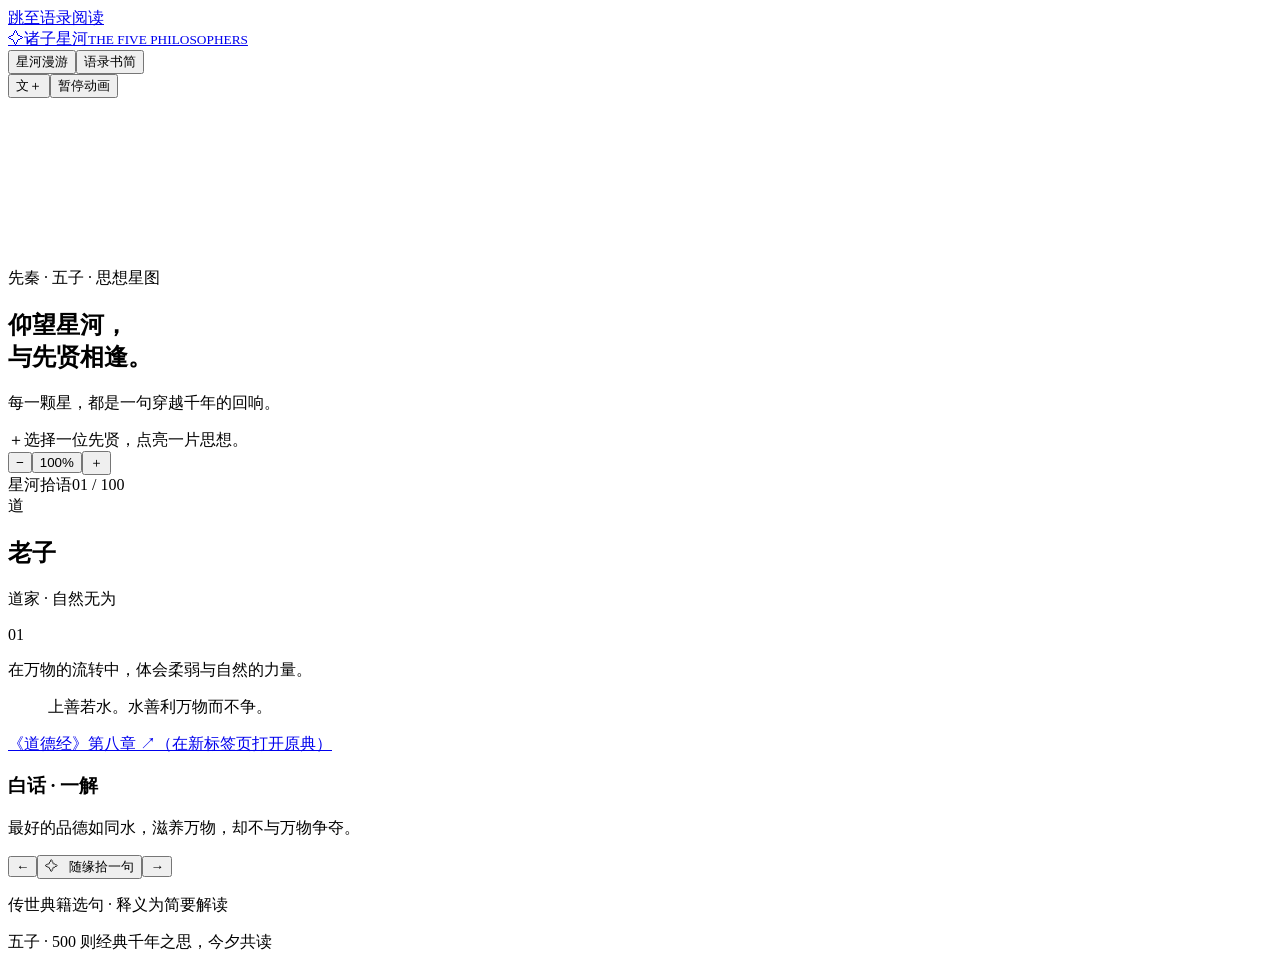
==== index.html @ 94012346 "Publish Zhuzi Xinghe website" ====
<!doctype html>
<html lang="zh-CN">
<head>
  <meta charset="UTF-8">
  <meta name="viewport" content="width=device-width,initial-scale=1">
  <meta name="theme-color" content="#080c13">
  <title>诸子星河 · 五子语录</title>
  <meta name="description" content="漫游诸子星河，阅读老子、孔子、墨子、庄子、孟子各100则、共500则经典语录，附原典出处与白话释义。无需注册，自由阅读。">
  <link rel="icon" type="image/svg+xml" href="data:image/svg+xml,%3Csvg xmlns='http://www.w3.org/2000/svg' viewBox='0 0 40 40'%3E%3Crect width='40' height='40' rx='10' fill='%23080c13'/%3E%3Cpath d='M20 5 24 16 35 20 24 24 20 35 16 24 5 20 16 16Z' fill='%23d9c39a'/%3E%3C/svg%3E">
  <link rel="stylesheet" href="./style.css">
  <script src="./quotes.js" defer></script>
  <script src="./app.js" defer></script>
</head>
<body>
<a class="skip-link" href="#reading">跳至语录阅读</a>
<header class="header">
  <a class="brand" href="./" aria-label="诸子星河首页"><span class="brand-mark" aria-hidden="true">✧</span><span>诸子星河<small>THE FIVE PHILOSOPHERS</small></span></a>
  <nav class="view-switch" aria-label="阅读视图"><button id="map-view" class="active" aria-pressed="true">星河漫游</button><button id="list-view" aria-pressed="false">语录书简</button></nav>
  <div class="settings"><button id="font-size" aria-pressed="false" aria-label="大字阅读">文<span>＋</span></button><button id="motion" aria-pressed="false" aria-label="暂停星河动画">暂停动画</button></div>
</header>
<main id="main">
  <section class="universe" aria-label="五子语录星图">
    <canvas id="stars" aria-hidden="true"></canvas>
    <div class="map-intro"><p class="eyebrow">先秦 · 五子 · 思想星图</p><h1>仰望星河，<br>与先贤相逢。</h1><p>每一颗星，都是一句穿越千年的回响。</p></div>
    <div class="map" id="map"><div class="star-controls" id="star-controls"></div></div>
    <div class="map-caption"><span class="cross" aria-hidden="true">＋</span><span>选择一位先贤，点亮一片思想。</span></div>
    <div class="map-tools"><button id="zoom-out" aria-label="缩小星图">−</button><button id="zoom-reset" aria-label="重置星图缩放">100%</button><button id="zoom-in" aria-label="放大星图">＋</button></div>
  </section>
  <aside class="reading" id="reading" tabindex="-1" aria-label="当前语录">
    <div class="reading-heading"><span class="eyebrow">星河拾语</span><span id="quote-counter" class="counter">01 / 100</span></div>
    <div class="author-heading"><span class="seal" id="seal" aria-hidden="true">道</span><div><h2 id="author-name">老子</h2><p id="author-school">道家 · 自然无为</p></div><span class="author-number" id="author-number" aria-hidden="true">01</span></div>
    <p class="author-description" id="author-description">在万物的流转中，体会柔弱与自然的力量。</p>
    <div id="quote-live" aria-live="polite" aria-atomic="true"><blockquote id="quote-text">上善若水。水善利万物而不争。</blockquote><a id="quote-source" class="source" href="https://zh.wikisource.org/wiki/道德經" target="_blank" rel="noopener noreferrer">《道德经》第八章 <span aria-hidden="true">↗</span><span class="sr-only">（在新标签页打开原典）</span></a><div class="meaning"><h3>白话 · 一解</h3><p id="quote-meaning">最好的品德如同水，滋养万物，却不与万物争夺。</p></div></div>
    <div class="reading-controls"><button id="previous" aria-label="上一则语录">←</button><button id="random">✧ &nbsp; 随缘拾一句</button><button id="next" aria-label="下一则语录">→</button></div>
    <p class="reading-footnote">传世典籍选句 · 释义为简要解读</p>
  </aside>
  <section class="library" id="library" tabindex="-1" aria-label="语录书简" hidden>
    <div class="library-heading"><p class="eyebrow">诸子之言，静心以读</p><h1>语录书简</h1><p>五位先贤，各一百则。读原文，也读弦外之意。</p></div>
    <nav id="library-nav" aria-label="按先贤浏览"><button id="library-all" aria-pressed="false">全部</button></nav>
    <div class="search-row"><label class="sr-only" for="quote-search">查找语录、出处或释义</label><input id="quote-search" type="search" placeholder="查找语录、出处或释义…" autocomplete="off"><button id="search-clear">清除</button></div>
    <p id="result-count" class="result-count" role="status"></p>
    <div id="library-quotes"></div>
    <div class="pagination" aria-label="语录分页"><button id="library-prev">← 上一页</button><label for="page-select">第 <select id="page-select" aria-label="选择页码"></select> 页</label><button id="library-next">下一页 →</button></div>
    <p class="edition-note">原文按传世典籍选录，以简体呈现；不同版本的字词、断句可能略有差异。庄子篇章标明内、外、杂篇；白话释义仅供理解参考。</p>
  </section>
</main>
<footer class="footer"><nav class="philosophers" id="philosophers" aria-label="选择先贤"></nav><div class="footer-note"><span>五子 · <span id="total-quotes">500</span> 则经典</span><span>千年之思，今夕共读</span></div></footer>
<noscript><style>.universe,.reading,.view-switch,.settings,.philosophers{display:none!important}main{display:block}</style><section class="noscript"><h1>诸子星河 · 五子语录</h1><section><h2>老子</h2><article><blockquote>上善若水。水善利万物而不争，处众人之所恶，故几于道。</blockquote><a class="source" href="https://zh.wikisource.org/zh-hans/道德經_(王弼本)#八章">《道德经》第八章</a><p>最高的善像水一样，滋养万物而不争夺，甘居低处，因此接近道。</p></article><article><blockquote>道可道，非常道；名可名，非常名。</blockquote><a class="source" href="https://zh.wikisource.org/zh-hans/道德經_(王弼本)#一章">《道德经》第一章</a><p>能用语言说尽的道，就不是恒常的道；能被固定命名的名，也不是恒常的名。</p></article><article><blockquote>有无相生，难易相成，长短相较，高下相倾，音声相和，前后相随。</blockquote><a class="source" href="https://zh.wikisource.org/zh-hans/道德經_(王弼本)#二章">《道德经》第二章</a><p>有与无、难与易等相对的两面，彼此依存，也彼此显现。</p></article><article><blockquote>三十辐共一毂，当其无，有车之用。</blockquote><a class="source" href="https://zh.wikisource.org/zh-hans/道德經_(王弼本)#十一章">《道德经》第十一章</a><p>三十根辐条汇于一个车毂，正因车毂中间留有空处，车轮才能发挥作用。</p></article><article><blockquote>知人者智，自知者明。胜人者有力，自胜者强。</blockquote><a class="source" href="https://zh.wikisource.org/zh-hans/道德經_(王弼本)#三十三章">《道德经》第三十三章</a><p>了解别人是智慧，看清自己是明察；战胜别人靠力量，战胜自己才是强大。</p></article><article><blockquote>天下难事必作于易，天下大事必作于细。</blockquote><a class="source" href="https://zh.wikisource.org/zh-hans/道德經_(王弼本)#六十三章">《道德经》第六十三章</a><p>困难的事情要从容易处着手，宏大的事情要从细小处做起。</p></article><article><blockquote>合抱之木，生于毫末；九层之台，起于累土；千里之行，始于足下。</blockquote><a class="source" href="https://zh.wikisource.org/zh-hans/道德經_(王弼本)#六十四章">《道德经》第六十四章</a><p>大树、高台与远行，都由微小的开端一步步积累而成。</p></article><article><blockquote>信言不美，美言不信。</blockquote><a class="source" href="https://zh.wikisource.org/zh-hans/道德經_(王弼本)#八十一章">《道德经》第八十一章</a><p>真诚的话未必华美，华美的话未必真实。</p></article><article><blockquote>无名，天地之始，有名，万物之母。</blockquote><a class="source" href="https://zh.wikisource.org/zh-hans/道德經_(王弼本)#一章">《道德经》第一章</a><p>无名可理解为天地的开端，有名则是万物生成后可被认识的根源。</p></article><article><blockquote>玄之又玄，众妙之门。</blockquote><a class="source" href="https://zh.wikisource.org/zh-hans/道德經_(王弼本)#一章">《道德经》第一章</a><p>道的幽深层层展开，是理解万物奥妙的入口。</p></article><article><blockquote>天下皆知美之为美，斯恶已。皆知善之为善，斯不善已。</blockquote><a class="source" href="https://zh.wikisource.org/zh-hans/道德經_(王弼本)#二章">《道德经》第二章</a><p>美丑与善不善相互对照而显现，判断常在分别之中形成。</p></article><article><blockquote>功成而弗居。夫唯弗居，是以不去。</blockquote><a class="source" href="https://zh.wikisource.org/zh-hans/道德經_(王弼本)#二章">《道德经》第二章</a><p>有所成就却不把功劳据为己有，反而使成就得以长久。</p></article><article><blockquote>不贵难得之货，使民不为盗；不见可欲，使民心不乱。</blockquote><a class="source" href="https://zh.wikisource.org/zh-hans/道德經_(王弼本)#三章">《道德经》第三章</a><p>不刻意抬高珍货和炫耀欲望之物，便可减少争夺与心乱。</p></article><article><blockquote>为无为，则无不治。</blockquote><a class="source" href="https://zh.wikisource.org/zh-hans/道德經_(王弼本)#三章">《道德经》第三章</a><p>遵循事物自然的秩序而少作强制干预，事情便能得到治理。</p></article><article><blockquote>挫其锐，解其纷，和其光，同其尘。</blockquote><a class="source" href="https://zh.wikisource.org/zh-hans/道德經_(王弼本)#四章">《道德经》第四章</a><p>收敛锋芒，化解纷扰，调和光彩，与平常的世界相处。</p></article><article><blockquote>多言数穷，不如守中。</blockquote><a class="source" href="https://zh.wikisource.org/zh-hans/道德經_(王弼本)#五章">《道德经》第五章</a><p>过多言说常使自己陷入困境，不如保持内在的虚静与平衡。</p></article><article><blockquote>谷神不死，是谓玄牝。玄牝之门，是谓天地根。</blockquote><a class="source" href="https://zh.wikisource.org/zh-hans/道德經_(王弼本)#六章">《道德经》第六章</a><p>空谷般的生生之力绵延不息，如母体一般，是天地生成的根源。</p></article><article><blockquote>天地所以能长且久者，以其不自生，故能长生。</blockquote><a class="source" href="https://zh.wikisource.org/zh-hans/道德經_(王弼本)#七章">《道德经》第七章</a><p>天地不只为自身存在，因而能够长久地生生不息。</p></article><article><blockquote>是以圣人后其身而身先；外其身而身存。</blockquote><a class="source" href="https://zh.wikisource.org/zh-hans/道德經_(王弼本)#七章">《道德经》第七章</a><p>不急于把自己放在前面，不过分计较自身，反能获得尊重与保全。</p></article><article><blockquote>夫唯不争，故无尤。</blockquote><a class="source" href="https://zh.wikisource.org/zh-hans/道德經_(王弼本)#八章">《道德经》第八章</a><p>正因为不与人争夺，才较少招来怨尤与过失。</p></article><article><blockquote>金玉满堂，莫之能守；富贵而骄，自遗其咎。</blockquote><a class="source" href="https://zh.wikisource.org/zh-hans/道德經_(王弼本)#九章">《道德经》第九章</a><p>再多的财富也难永远守住，因富贵而骄纵，更会给自己留下祸患。</p></article><article><blockquote>功遂身退，天之道。</blockquote><a class="source" href="https://zh.wikisource.org/zh-hans/道德經_(王弼本)#九章">《道德经》第九章</a><p>事情完成后懂得适时退让，是顺应自然变化的做法。</p></article><article><blockquote>专气致柔，能婴儿乎？</blockquote><a class="source" href="https://zh.wikisource.org/zh-hans/道德經_(王弼本)#十章">《道德经》第十章</a><p>使身心凝聚而柔和，能否像婴儿一样纯粹自然？</p></article><article><blockquote>生而不有，为而不恃，长而不宰，是谓玄德。</blockquote><a class="source" href="https://zh.wikisource.org/zh-hans/道德經_(王弼本)#十章">《道德经》第十章</a><p>生养万物而不占有，成就它们却不居功或主宰，这就是深厚的德。</p></article><article><blockquote>五色令人目盲，五音令人耳聋，五味令人口爽。</blockquote><a class="source" href="https://zh.wikisource.org/zh-hans/道德經_(王弼本)#十二章">《道德经》第十二章</a><p>过度追逐声色滋味，会让感官疲惫，失去原本的敏锐。</p></article><article><blockquote>是以圣人为腹不为目，故去彼取此。</blockquote><a class="source" href="https://zh.wikisource.org/zh-hans/道德經_(王弼本)#十二章">《道德经》第十二章</a><p>圣人重视真实生活的满足，不被表面的感官诱惑牵着走。</p></article><article><blockquote>宠为下，得之若惊，失之若惊，是谓宠辱若惊。</blockquote><a class="source" href="https://zh.wikisource.org/zh-hans/道德經_(王弼本)#十三章">《道德经》第十三章</a><p>把受宠置于卑下的位置，得失都令人不安，这便是宠辱若惊。</p></article><article><blockquote>执古之道，以御今之有。</blockquote><a class="source" href="https://zh.wikisource.org/zh-hans/道德經_(王弼本)#十四章">《道德经》第十四章</a><p>把握贯通古今的根本道理，用来面对当下的现实事务。</p></article><article><blockquote>致虚极，守静笃。万物并作，吾以观复。</blockquote><a class="source" href="https://zh.wikisource.org/zh-hans/道德經_(王弼本)#十六章">《道德经》第十六章</a><p>让内心充分虚静，在万物兴起时观察它们循环往复的规律。</p></article><article><blockquote>知常曰明。不知常，妄作凶。</blockquote><a class="source" href="https://zh.wikisource.org/zh-hans/道德經_(王弼本)#十六章">《道德经》第十六章</a><p>认识恒常规律才算明察；不懂规律而盲目行动，容易招致祸患。</p></article><article><blockquote>信不足焉，有不信焉。</blockquote><a class="source" href="https://zh.wikisource.org/zh-hans/道德經_(王弼本)#十七章">《道德经》第十七章</a><p>自身的诚信不足，便会引来他人的不信任。</p></article><article><blockquote>功成事遂，百姓皆谓：我自然。</blockquote><a class="source" href="https://zh.wikisource.org/zh-hans/道德經_(王弼本)#十七章">《道德经》第十七章</a><p>理想的治理使事情完成，而百姓觉得生活本来就该如此自然。</p></article><article><blockquote>见素抱朴，少私寡欲。</blockquote><a class="source" href="https://zh.wikisource.org/zh-hans/道德經_(王弼本)#十九章">《道德经》第十九章</a><p>保持朴素本真的生活，减少私心与过多的欲望。</p></article><article><blockquote>人之所畏，不可不畏。</blockquote><a class="source" href="https://zh.wikisource.org/zh-hans/道德經_(王弼本)#二十章">《道德经》第二十章</a><p>对人们共同敬畏的事物，应保有谨慎，而不是轻率无视。</p></article><article><blockquote>孔德之容，惟道是从。</blockquote><a class="source" href="https://zh.wikisource.org/zh-hans/道德經_(王弼本)#二十一章">《道德经》第二十一章</a><p>真正深厚的德，其表现始终顺从道的自然运行。</p></article><article><blockquote>曲则全，枉则直，洼则盈，敝则新，少则得，多则惑。</blockquote><a class="source" href="https://zh.wikisource.org/zh-hans/道德經_(王弼本)#二十二章">《道德经》第二十二章</a><p>适度退让可能保全，低处能够汇聚；少取反有所得，贪多反生困惑。</p></article><article><blockquote>不自见故明，不自是故彰，不自伐故有功，不自矜故长。</blockquote><a class="source" href="https://zh.wikisource.org/zh-hans/道德經_(王弼本)#二十二章">《道德经》第二十二章</a><p>不炫耀、不自以为是、不夸功、不自高，反而更能显出光明与长处。</p></article><article><blockquote>飘风不终朝，骤雨不终日。</blockquote><a class="source" href="https://zh.wikisource.org/zh-hans/道德經_(王弼本)#二十三章">《道德经》第二十三章</a><p>狂风不会刮满一早，暴雨不会下满一日，猛烈的状态难以长久。</p></article><article><blockquote>企者不立，跨者不行。</blockquote><a class="source" href="https://zh.wikisource.org/zh-hans/道德經_(王弼本)#二十四章">《道德经》第二十四章</a><p>踮脚难站稳，步子跨得过大难走远，急于超前反而失去根基。</p></article><article><blockquote>有物混成，先天地生。</blockquote><a class="source" href="https://zh.wikisource.org/zh-hans/道德經_(王弼本)#二十五章">《道德经》第二十五章</a><p>有一种浑然一体的存在，在天地形成之前就已存在。</p></article><article><blockquote>人法地，地法天，天法道，道法自然。</blockquote><a class="source" href="https://zh.wikisource.org/zh-hans/道德經_(王弼本)#二十五章">《道德经》第二十五章</a><p>人取法于地，地取法于天，天取法于道，道顺其自然而然。</p></article><article><blockquote>轻则失本，躁则失君。</blockquote><a class="source" href="https://zh.wikisource.org/zh-hans/道德經_(王弼本)#二十六章">《道德经》第二十六章</a><p>轻率会失去根本，躁动会失去自我掌控。</p></article><article><blockquote>是以圣人常善救人，故无弃人；常善救物，故无弃物。</blockquote><a class="source" href="https://zh.wikisource.org/zh-hans/道德經_(王弼本)#二十七章">《道德经》第二十七章</a><p>善于帮助人的人不轻弃任何人，善于利用事物的人不轻弃任何物。</p></article><article><blockquote>故善人者，不善人之师；不善人者，善人之资。</blockquote><a class="source" href="https://zh.wikisource.org/zh-hans/道德經_(王弼本)#二十七章">《道德经》第二十七章</a><p>善者可以成为他人的老师，不善者也能成为善者反省的借鉴。</p></article><article><blockquote>知其雄，守其雌，为天下谿。</blockquote><a class="source" href="https://zh.wikisource.org/zh-hans/道德經_(王弼本)#二十八章">《道德经》第二十八章</a><p>懂得刚强，却保持柔和谦下，便能像溪谷一样容纳万物。</p></article><article><blockquote>以道佐人主者，不以兵强天下。</blockquote><a class="source" href="https://zh.wikisource.org/zh-hans/道德經_(王弼本)#三十章">《道德经》第三十章</a><p>依道辅佐君主的人，不以军事强力压服天下。</p></article><article><blockquote>师之所处，荆棘生焉。大军之后，必有凶年。</blockquote><a class="source" href="https://zh.wikisource.org/zh-hans/道德經_(王弼本)#三十章">《道德经》第三十章</a><p>军队经过的地方田园荒废，大战之后常伴随歉收与民生困苦。</p></article><article><blockquote>兵者不祥之器，非君子之器，不得已而用之，恬淡为上。</blockquote><a class="source" href="https://zh.wikisource.org/zh-hans/道德經_(王弼本)#三十一章">《道德经》第三十一章</a><p>兵器关联灾祸，应在迫不得已时才使用，并保持克制和平静。</p></article><article><blockquote>杀人之众，以哀悲泣之，战胜，以丧礼处之。</blockquote><a class="source" href="https://zh.wikisource.org/zh-hans/道德經_(王弼本)#三十一章">《道德经》第三十一章</a><p>战争伤亡众多，应怀悲哀；即便获胜，也应以悼念的心态面对。</p></article><article><blockquote>始制有名，名亦既有，夫亦将知止，知止所以不殆。</blockquote><a class="source" href="https://zh.wikisource.org/zh-hans/道德經_(王弼本)#三十二章">《道德经》第三十二章</a><p>制度与名分确立后，也要懂得适可而止，才不致陷入危险。</p></article><article><blockquote>不失其所者久。死而不亡者寿。</blockquote><a class="source" href="https://zh.wikisource.org/zh-hans/道德經_(王弼本)#三十三章">《道德经》第三十三章</a><p>守住自身根本才能长久，生命虽逝而精神不灭，是另一种长寿。</p></article><article><blockquote>以其终不自为大，故能成其大。</blockquote><a class="source" href="https://zh.wikisource.org/zh-hans/道德經_(王弼本)#三十四章">《道德经》第三十四章</a><p>始终不自夸伟大，反而能够成就真正的广大。</p></article><article><blockquote>道之出口，淡乎其无味，视之不足见，听之不足闻，用之不足既。</blockquote><a class="source" href="https://zh.wikisource.org/zh-hans/道德經_(王弼本)#三十五章">《道德经》第三十五章</a><p>道说来平淡、无形无声，却能够被不断运用而不会穷尽。</p></article><article><blockquote>将欲歙之，必固张之；将欲弱之，必固强之。</blockquote><a class="source" href="https://zh.wikisource.org/zh-hans/道德經_(王弼本)#三十六章">《道德经》第三十六章</a><p>事物由扩张走向收敛、由强走向弱，变化常包含相反方向。</p></article><article><blockquote>道常无为而无不为。</blockquote><a class="source" href="https://zh.wikisource.org/zh-hans/道德經_(王弼本)#三十七章">《道德经》第三十七章</a><p>道不以主观意志强行造作，却使万物各自生成发展。</p></article><article><blockquote>上德不德，是以有德；下德不失德，是以无德。</blockquote><a class="source" href="https://zh.wikisource.org/zh-hans/道德經_(王弼本)#三十八章">《道德经》第三十八章</a><p>真正有德的人不自居有德，处处执著于有德之名，反会失去德的自然。</p></article><article><blockquote>是以大丈夫处其厚，不居其薄；处其实，不居其华。</blockquote><a class="source" href="https://zh.wikisource.org/zh-hans/道德經_(王弼本)#三十八章">《道德经》第三十八章</a><p>有修养的人立足厚实与真实，不停留在浅薄与浮华之中。</p></article><article><blockquote>故贵以贱为本，高以下为基。</blockquote><a class="source" href="https://zh.wikisource.org/zh-hans/道德經_(王弼本)#三十九章">《道德经》第三十九章</a><p>高贵依赖卑下作为根本，高处依靠低处作为基础。</p></article><article><blockquote>天下万物生于有，有生于无。</blockquote><a class="source" href="https://zh.wikisource.org/zh-hans/道德經_(王弼本)#四十章">《道德经》第四十章</a><p>具体万物从有形存在中产生，而有形又源于未显现的无。</p></article><article><blockquote>上士闻道，勤而行之；中士闻道，若存若亡；下士闻道，大笑之。</blockquote><a class="source" href="https://zh.wikisource.org/zh-hans/道德經_(王弼本)#四十一章">《道德经》第四十一章</a><p>听闻道后，有人认真实践，有人半信半疑，也有人因不理解而讥笑。</p></article><article><blockquote>大方无隅，大器晚成，大音希声，大象无形。</blockquote><a class="source" href="https://zh.wikisource.org/zh-hans/道德經_(王弼本)#四十一章">《道德经》第四十一章</a><p>真正宏大的境界往往不受固定边界、声音与形象的限制。</p></article><article><blockquote>道生一，一生二，二生三，三生万物。</blockquote><a class="source" href="https://zh.wikisource.org/zh-hans/道德經_(王弼本)#四十二章">《道德经》第四十二章</a><p>道展开为统一，再产生相互作用的差异，由此生成纷繁万物。</p></article><article><blockquote>万物负阴而抱阳，冲气以为和。</blockquote><a class="source" href="https://zh.wikisource.org/zh-hans/道德經_(王弼本)#四十二章">《道德经》第四十二章</a><p>万物都包含阴阳两面，通过交互融合达到和谐。</p></article><article><blockquote>天下之至柔，驰骋天下之至坚。</blockquote><a class="source" href="https://zh.wikisource.org/zh-hans/道德經_(王弼本)#四十三章">《道德经》第四十三章</a><p>最柔软的事物，也可能穿行和作用于最坚硬的事物。</p></article><article><blockquote>名与身孰亲？身与货孰多？得与亡孰病？</blockquote><a class="source" href="https://zh.wikisource.org/zh-hans/道德經_(王弼本)#四十四章">《道德经》第四十四章</a><p>名声、财物与生命相比，何者更亲近重要？得失之中什么更伤身？</p></article><article><blockquote>知足不辱，知止不殆，可以长久。</blockquote><a class="source" href="https://zh.wikisource.org/zh-hans/道德經_(王弼本)#四十四章">《道德经》第四十四章</a><p>懂得满足可少受屈辱，懂得停止可避开危险，因而能长久。</p></article><article><blockquote>大成若缺，其用不弊。大盈若冲，其用不穷。</blockquote><a class="source" href="https://zh.wikisource.org/zh-hans/道德經_(王弼本)#四十五章">《道德经》第四十五章</a><p>真正的完善仿佛仍有缺口，真正的充盈仿佛空虚，才能保持持久作用。</p></article><article><blockquote>祸莫大于不知足；咎莫大于欲得。</blockquote><a class="source" href="https://zh.wikisource.org/zh-hans/道德經_(王弼本)#四十六章">《道德经》第四十六章</a><p>不知满足、贪求无度，是招致祸患与过失的重要根源。</p></article><article><blockquote>故知足之足，常足矣。</blockquote><a class="source" href="https://zh.wikisource.org/zh-hans/道德經_(王弼本)#四十六章">《道德经》第四十六章</a><p>由知足而获得的满足，才是能够长久保持的满足。</p></article><article><blockquote>不出户，知天下；不窥牖，见天道。</blockquote><a class="source" href="https://zh.wikisource.org/zh-hans/道德經_(王弼本)#四十七章">《道德经》第四十七章</a><p>通过把握根本规律，即使不四处奔走，也能理解天下与自然。</p></article><article><blockquote>为学日益，为道日损。损之又损，以至于无为。</blockquote><a class="source" href="https://zh.wikisource.org/zh-hans/道德經_(王弼本)#四十八章">《道德经》第四十八章</a><p>求学重在积累，体道重在减少执著与造作，逐渐达到自然无为。</p></article><article><blockquote>道生之，德畜之，物形之，势成之。</blockquote><a class="source" href="https://zh.wikisource.org/zh-hans/道德經_(王弼本)#五十一章">《道德经》第五十一章</a><p>道使万物发生，德使之得到养育，具体形体与环境使之成长。</p></article><article><blockquote>道之尊，德之贵，夫莫之命而常自然。</blockquote><a class="source" href="https://zh.wikisource.org/zh-hans/道德經_(王弼本)#五十一章">《道德经》第五十一章</a><p>道与德的可贵不是外在命令赋予的，而在于其自然而然的作用。</p></article><article><blockquote>见小曰明，守柔曰强。</blockquote><a class="source" href="https://zh.wikisource.org/zh-hans/道德經_(王弼本)#五十二章">《道德经》第五十二章</a><p>能看见细微之处才是明察，能够保持柔和才是真正的强大。</p></article><article><blockquote>大道甚夷，而民好径。</blockquote><a class="source" href="https://zh.wikisource.org/zh-hans/道德經_(王弼本)#五十三章">《道德经》第五十三章</a><p>正道本来平坦，人们却常偏爱看似省力的捷径。</p></article><article><blockquote>善建者不拔，善抱者不脱。</blockquote><a class="source" href="https://zh.wikisource.org/zh-hans/道德經_(王弼本)#五十四章">《道德经》第五十四章</a><p>根基立得稳固就难以拔除，真正守住的东西就不容易失落。</p></article><article><blockquote>含德之厚，比于赤子。</blockquote><a class="source" href="https://zh.wikisource.org/zh-hans/道德經_(王弼本)#五十五章">《道德经》第五十五章</a><p>德性深厚的人，可以比作纯真自然的婴儿。</p></article><article><blockquote>知者不言，言者不知。</blockquote><a class="source" href="https://zh.wikisource.org/zh-hans/道德經_(王弼本)#五十六章">《道德经》第五十六章</a><p>真正通达的人不轻率炫说，执著于空谈的人未必真正理解。</p></article><article><blockquote>以正治国，以奇用兵，以无事取天下。</blockquote><a class="source" href="https://zh.wikisource.org/zh-hans/道德經_(王弼本)#五十七章">《道德经》第五十七章</a><p>治国重在平正，用兵在于应变，治理天下则应减少扰民之举。</p></article><article><blockquote>祸兮福之所倚，福兮祸之所伏。</blockquote><a class="source" href="https://zh.wikisource.org/zh-hans/道德經_(王弼本)#五十八章">《道德经》第五十八章</a><p>祸患中可能潜藏福分，福分中也可能埋伏祸患。</p></article><article><blockquote>治人事天，莫若啬。</blockquote><a class="source" href="https://zh.wikisource.org/zh-hans/道德經_(王弼本)#五十九章">《道德经》第五十九章</a><p>治理人事并顺应天道，重在珍惜和节制，不任意耗损。</p></article><article><blockquote>治大国，若烹小鲜。</blockquote><a class="source" href="https://zh.wikisource.org/zh-hans/道德經_(王弼本)#六十章">《道德经》第六十章</a><p>治理大国如烹煮小鱼，不宜反复翻扰，应谨慎而有分寸。</p></article><article><blockquote>夫两者各得其所欲，大者宜为下。</blockquote><a class="source" href="https://zh.wikisource.org/zh-hans/道德經_(王弼本)#六十一章">《道德经》第六十一章</a><p>双方都要获得所需，较强大的一方尤其应懂得谦下。</p></article><article><blockquote>人之不善，何弃之有？</blockquote><a class="source" href="https://zh.wikisource.org/zh-hans/道德經_(王弼本)#六十二章">《道德经》第六十二章</a><p>即使一个人有所不善，也不应轻易把他放弃。</p></article><article><blockquote>为之于未有，治之于未乱。</blockquote><a class="source" href="https://zh.wikisource.org/zh-hans/道德經_(王弼本)#六十四章">《道德经》第六十四章</a><p>问题尚未形成时就着手预防，秩序尚未混乱时就认真维护。</p></article><article><blockquote>慎终如始，则无败事。</blockquote><a class="source" href="https://zh.wikisource.org/zh-hans/道德經_(王弼本)#六十四章">《道德经》第六十四章</a><p>事情接近完成时，仍像开始时一样谨慎，便可避免功亏一篑。</p></article><article><blockquote>江海所以能为百谷王者，以其善下之，故能为百谷王。</blockquote><a class="source" href="https://zh.wikisource.org/zh-hans/道德經_(王弼本)#六十六章">《道德经》第六十六章</a><p>江海因处在低处，能接纳众多川谷之水，谦下使其广大。</p></article><article><blockquote>我有三宝，持而保之。一曰慈，二曰俭，三曰不敢为天下先。</blockquote><a class="source" href="https://zh.wikisource.org/zh-hans/道德經_(王弼本)#六十七章">《道德经》第六十七章</a><p>值得守护的三种品格，是慈爱、节俭和不逞强争先。</p></article><article><blockquote>善为士者不武，善战者不怒，善胜敌者不与，善用人者为之下。</blockquote><a class="source" href="https://zh.wikisource.org/zh-hans/道德經_(王弼本)#六十八章">《道德经》第六十八章</a><p>善于行事的人不恃勇、不冲动、不轻争，并懂得谦下待人。</p></article><article><blockquote>是以圣人被褐怀玉。</blockquote><a class="source" href="https://zh.wikisource.org/zh-hans/道德經_(王弼本)#七十章">《道德经》第七十章</a><p>圣人可以身穿粗衣，却在内心怀有如玉般珍贵的品德。</p></article><article><blockquote>知不知上，不知知病。</blockquote><a class="source" href="https://zh.wikisource.org/zh-hans/道德經_(王弼本)#七十一章">《道德经》第七十一章</a><p>知道自己的未知是高明，把不知道的事当作知道则是毛病。</p></article><article><blockquote>是以圣人自知不自见，自爱不自贵。</blockquote><a class="source" href="https://zh.wikisource.org/zh-hans/道德經_(王弼本)#七十二章">《道德经》第七十二章</a><p>圣人了解自己却不炫耀自己，爱惜自己却不自抬身价。</p></article><article><blockquote>天网恢恢，疏而不失。</blockquote><a class="source" href="https://zh.wikisource.org/zh-hans/道德經_(王弼本)#七十三章">《道德经》第七十三章</a><p>自然的秩序宽广疏朗，却自有其不遗漏的运行规律。</p></article><article><blockquote>民之饥，以其上食税之多，是以饥。</blockquote><a class="source" href="https://zh.wikisource.org/zh-hans/道德經_(王弼本)#七十五章">《道德经》第七十五章</a><p>百姓的饥饿，与上层征取过多赋税密切相关。</p></article><article><blockquote>人之生也柔弱，其死也坚强。万物草木之生也柔脆，其死也枯槁。</blockquote><a class="source" href="https://zh.wikisource.org/zh-hans/道德經_(王弼本)#七十六章">《道德经》第七十六章</a><p>生命存在时柔软而有韧性，死亡后僵硬枯槁，柔韧与生机相连。</p></article><article><blockquote>天之道，损有馀而补不足。</blockquote><a class="source" href="https://zh.wikisource.org/zh-hans/道德經_(王弼本)#七十七章">《道德经》第七十七章</a><p>自然之道如调节弓弦，减少过剩，补足不足，使之趋于平衡。</p></article><article><blockquote>天下莫柔弱于水，而攻坚强者，莫之能胜，其无以易之。</blockquote><a class="source" href="https://zh.wikisource.org/zh-hans/道德經_(王弼本)#七十八章">《道德经》第七十八章</a><p>水最为柔弱，却能作用于坚硬之物，其力量难以被其他事物替代。</p></article><article><blockquote>甘其食，美其服，安其居，乐其俗。</blockquote><a class="source" href="https://zh.wikisource.org/zh-hans/道德經_(王弼本)#八十章">《道德经》第八十章</a><p>对饮食衣着感到满足，安于居所，也乐于自己的生活风俗。</p></article><article><blockquote>圣人不积，既以为人己愈有，既以与人己愈多。</blockquote><a class="source" href="https://zh.wikisource.org/zh-hans/道德經_(王弼本)#八十一章">《道德经》第八十一章</a><p>圣人不以囤积为志，帮助和给予他人，反使自身更加充实。</p></article><article><blockquote>天之道，利而不害；圣人之道，为而不争。</blockquote><a class="source" href="https://zh.wikisource.org/zh-hans/道德經_(王弼本)#八十一章">《道德经》第八十一章</a><p>天道使万物受益而不伤害，圣人有所作为却不争夺。</p></article></section><section><h2>孔子</h2><article><blockquote>学而时习之，不亦说乎？</blockquote><a class="source" href="https://zh.wikisource.org/zh-hans/論語/全覽#学而第一">《论语·学而》</a><p>学到知识后按时温习并实践，不也是一件令人喜悦的事吗？</p></article><article><blockquote>学而不思则罔，思而不学则殆。</blockquote><a class="source" href="https://zh.wikisource.org/zh-hans/論語/全覽#为政第二">《论语·为政》</a><p>只学习而不思考会迷惘，只空想而不学习会陷入困惑。</p></article><article><blockquote>德不孤，必有邻。</blockquote><a class="source" href="https://zh.wikisource.org/zh-hans/論語/全覽#里仁第四">《论语·里仁》</a><p>有德行的人不会孤立，总会遇到志同道合的人。</p></article><article><blockquote>知之者不如好之者，好之者不如乐之者。</blockquote><a class="source" href="https://zh.wikisource.org/zh-hans/論語/全覽#雍也第六">《论语·雍也》</a><p>了解一件事不如喜爱它，喜爱它又不如从中获得乐趣。</p></article><article><blockquote>三人行，必有我师焉。择其善者而从之，其不善者而改之。</blockquote><a class="source" href="https://zh.wikisource.org/zh-hans/論語/全覽#述而第七">《论语·述而》</a><p>同行的人中总有值得学习之处，学习他们的优点，也用他们的不足反省自己。</p></article><article><blockquote>己所不欲，勿施于人。</blockquote><a class="source" href="https://zh.wikisource.org/zh-hans/論語/全覽#颜渊第十二">《论语·颜渊》</a><p>自己不愿承受的事情，也不要强加给别人。</p></article><article><blockquote>人无远虑，必有近忧。</blockquote><a class="source" href="https://zh.wikisource.org/zh-hans/論語/全覽#卫灵公第十五">《论语·卫灵公》</a><p>不为长远作考虑，眼前就容易出现忧患。</p></article><article><blockquote>岁寒，然后知松柏之后凋也。</blockquote><a class="source" href="https://zh.wikisource.org/zh-hans/論語/全覽#子罕第九">《论语·子罕》</a><p>到了寒冬才看出松柏最后凋零，人在艰难处境中的坚守也最能显出品格。</p></article><article><blockquote>巧言令色，鲜矣仁。</blockquote><a class="source" href="https://zh.wikisource.org/zh-hans/論語/全覽">《论语·学而》</a><p>花言巧语、一味装出讨喜的神色，往往缺少真诚的仁心。</p></article><article><blockquote>道千乘之国，敬事而信，节用而爱人，使民以时。</blockquote><a class="source" href="https://zh.wikisource.org/zh-hans/論語/全覽">《论语·学而》</a><p>治理国家要认真守信，节省开支、爱护百姓，役使民力须顺应农时。</p></article><article><blockquote>弟子入则孝，出则弟，谨而信，汎爱众，而亲仁。行有馀力，则以学文。</blockquote><a class="source" href="https://zh.wikisource.org/zh-hans/論語/全覽">《论语·学而》</a><p>年轻人先尽孝悌、谨慎守信、广爱亲仁，有余力再学习文献知识。</p></article><article><blockquote>君子食无求饱，居无求安，敏于事而慎于言，就有道而正焉。</blockquote><a class="source" href="https://zh.wikisource.org/zh-hans/論語/全覽">《论语·学而》</a><p>君子不一味追求安逸，做事勤快、说话谨慎，并向有道者求教改正。</p></article><article><blockquote>不患人之不己知，患不知人也。</blockquote><a class="source" href="https://zh.wikisource.org/zh-hans/論語/全覽">《论语·学而》</a><p>不必忧虑别人不了解自己，更应忧虑自己不能真正了解别人。</p></article><article><blockquote>为政以德，譬如北辰，居其所，而众星共之。</blockquote><a class="source" href="https://zh.wikisource.org/zh-hans/論語/全覽">《论语·为政》</a><p>以德行治理国家，就像北极星安居其位，众星自然围绕着它。</p></article><article><blockquote>道之以政，齐之以刑，民免而无耻；道之以德，齐之以礼，有耻且格。</blockquote><a class="source" href="https://zh.wikisource.org/zh-hans/論語/全覽">《论语·为政》</a><p>政令刑罚只能使人免罪，德行礼教才能让人知耻，并主动归于正道。</p></article><article><blockquote>吾十有五而志于学；三十而立；四十而不惑；五十而知天命；六十而耳顺；七十而从心所欲，不逾矩。</blockquote><a class="source" href="https://zh.wikisource.org/zh-hans/論語/全覽">《论语·为政》</a><p>孔子回顾一生的修养，从立志学习逐步走向心意自由而不越规矩。</p></article><article><blockquote>今之孝者，是谓能养。至于犬马，皆能有养。不敬，何以别乎？</blockquote><a class="source" href="https://zh.wikisource.org/zh-hans/論語/全覽">《论语·为政》</a><p>孝顺不能只停留在供养衣食，更要怀有敬意，才能显出对父母的尊重。</p></article><article><blockquote>视其所以，观其所由，察其所安，人焉廋哉！人焉廋哉！</blockquote><a class="source" href="https://zh.wikisource.org/zh-hans/論語/全覽">《论语·为政》</a><p>观察一个人的行为、动机与内心所安，他的真实品性便难以隐藏。</p></article><article><blockquote>温故而知新，可以为师矣。</blockquote><a class="source" href="https://zh.wikisource.org/zh-hans/論語/全覽">《论语·为政》</a><p>在温习已有知识时获得新的领悟，才具备帮助别人学习的能力。</p></article><article><blockquote>君子不器。</blockquote><a class="source" href="https://zh.wikisource.org/zh-hans/論語/全覽">《论语·为政》</a><p>君子应有通达的见识和完整的人格，不局限于器物般的单一用途。</p></article><article><blockquote>先行其言，而后从之。</blockquote><a class="source" href="https://zh.wikisource.org/zh-hans/論語/全覽">《论语·为政》</a><p>准备说的话先落实到行动，再让言语跟上，做个言行相符的人。</p></article><article><blockquote>君子周而不比，小人比而不周。</blockquote><a class="source" href="https://zh.wikisource.org/zh-hans/論語/全覽">《论语·为政》</a><p>君子广泛团结他人而不结私党，小人结成私党却不能公正待人。</p></article><article><blockquote>知之为知之，不知为不知，是知也。</blockquote><a class="source" href="https://zh.wikisource.org/zh-hans/論語/全覽">《论语·为政》</a><p>知道就是知道，不知道就承认不知道，这种诚实才是真正的智慧。</p></article><article><blockquote>多闻阙疑，慎言其馀，则寡尤；多见阙殆，慎行其馀，则寡悔。</blockquote><a class="source" href="https://zh.wikisource.org/zh-hans/論語/全覽">《论语·为政》</a><p>多听多看，疑惑和危险之处先保留，言行审慎便能减少过失与后悔。</p></article><article><blockquote>举直错诸枉，则民服；举枉错诸直，则民不服。</blockquote><a class="source" href="https://zh.wikisource.org/zh-hans/論語/全覽">《论语·为政》</a><p>任用正直者并置于邪曲者之上，百姓才会信服，反过来就难以服众。</p></article><article><blockquote>见义不为，无勇也。</blockquote><a class="source" href="https://zh.wikisource.org/zh-hans/論語/全覽">《论语·为政》</a><p>遇到合乎道义、应该去做的事情却退缩不做，就是缺少勇气。</p></article><article><blockquote>人而不仁，如礼何？人而不仁，如乐何？</blockquote><a class="source" href="https://zh.wikisource.org/zh-hans/論語/全覽">《论语·八佾》</a><p>一个人没有仁心，即使遵循仪式、演奏音乐，也难以体现礼乐精神。</p></article><article><blockquote>礼，与其奢也，宁俭；丧，与其易也，宁戚。</blockquote><a class="source" href="https://zh.wikisource.org/zh-hans/論語/全覽">《论语·八佾》</a><p>礼仪宁可俭朴而不奢华，丧礼宁可真切悲伤而不只讲究仪节周全。</p></article><article><blockquote>君子无所争，必也射乎！揖让而升，下而饮，其争也君子。</blockquote><a class="source" href="https://zh.wikisource.org/zh-hans/論語/全覽">《论语·八佾》</a><p>君子即使参加射箭竞赛，也先礼让、后饮酒，竞争仍守礼节和风度。</p></article><article><blockquote>君使臣以礼，臣事君以忠。</blockquote><a class="source" href="https://zh.wikisource.org/zh-hans/論語/全覽">《论语·八佾》</a><p>君主任用臣子应遵循礼，臣子服务君主应尽心，双方各有责任。</p></article><article><blockquote>《关雎》，乐而不淫，哀而不伤。</blockquote><a class="source" href="https://zh.wikisource.org/zh-hans/論語/全覽">《论语·八佾》</a><p>《关雎》的快乐不过分放纵，悲哀也不至失度，情感表达有节制。</p></article><article><blockquote>居上不宽，为礼不敬，临丧不哀，吾何以观之哉！</blockquote><a class="source" href="https://zh.wikisource.org/zh-hans/論語/全覽">《论语·八佾》</a><p>居上位却不宽厚、行礼而无敬意、遇丧而不悲哀，都失去了应有的内涵。</p></article><article><blockquote>里仁为美。择不处仁，焉得知？</blockquote><a class="source" href="https://zh.wikisource.org/zh-hans/論語/全覽">《论语·里仁》</a><p>与仁厚的人相处是美好的，选择住处和交往环境应重视仁德。</p></article><article><blockquote>不仁者，不可以久处约，不可以长处乐。仁者安仁，知者利仁。</blockquote><a class="source" href="https://zh.wikisource.org/zh-hans/論語/全覽">《论语·里仁》</a><p>缺乏仁德便难以承受困苦或安乐，仁者安于仁，智者明白仁的益处。</p></article><article><blockquote>惟仁者能好人，能恶人。</blockquote><a class="source" href="https://zh.wikisource.org/zh-hans/論語/全覽">《论语·里仁》</a><p>真正有仁德的人，才能不受私心左右，公正地喜爱或厌恶一个人。</p></article><article><blockquote>苟志于仁矣，无恶也。</blockquote><a class="source" href="https://zh.wikisource.org/zh-hans/論語/全覽">《论语·里仁》</a><p>如果真心把仁德作为志向，就会约束自己，避免做出不善的事情。</p></article><article><blockquote>富与贵，是人之所欲也，不以其道得之，不处也。</blockquote><a class="source" href="https://zh.wikisource.org/zh-hans/論語/全覽">《论语·里仁》</a><p>富贵固然是人所向往的，但取得方式不合道义，君子便不接受。</p></article><article><blockquote>朝闻道，夕死可矣！</blockquote><a class="source" href="https://zh.wikisource.org/zh-hans/論語/全覽">《论语·里仁》</a><p>如果早晨能够明白并领会正道，即便晚上死去，也已没有遗憾。</p></article><article><blockquote>士志于道，而耻恶衣恶食者，未足与议也！</blockquote><a class="source" href="https://zh.wikisource.org/zh-hans/論語/全覽">《论语·里仁》</a><p>立志追求正道却以衣食简陋为耻，就还没有真正把道放在心上。</p></article><article><blockquote>君子之于天下也，无适也，无莫也，义之与比。</blockquote><a class="source" href="https://zh.wikisource.org/zh-hans/論語/全覽">《论语·里仁》</a><p>君子处世不预先固执于赞成或反对，而以是否合乎道义来判断。</p></article><article><blockquote>君子怀德，小人怀土；君子怀刑，小人怀惠。</blockquote><a class="source" href="https://zh.wikisource.org/zh-hans/論語/全覽">《论语·里仁》</a><p>君子牵挂德行和法度，小人只留恋安居与恩惠，各有不同的关切。</p></article><article><blockquote>放于利而行，多怨。</blockquote><a class="source" href="https://zh.wikisource.org/zh-hans/論語/全覽">《论语·里仁》</a><p>凡事只按个人利益行事，容易伤害别人，也就容易招来怨恨。</p></article><article><blockquote>君子喻于义，小人喻于利。</blockquote><a class="source" href="https://zh.wikisource.org/zh-hans/論語/全覽">《论语·里仁》</a><p>君子着重理解事情是否合乎道义，小人着重盘算自己能得到多少利益。</p></article><article><blockquote>见贤思齐焉，见不贤而内自省也。</blockquote><a class="source" href="https://zh.wikisource.org/zh-hans/論語/全覽">《论语·里仁》</a><p>看到贤者就向他看齐，看到不贤者则反省自己有没有类似的不足。</p></article><article><blockquote>父母在，不远游；游必有方。</blockquote><a class="source" href="https://zh.wikisource.org/zh-hans/論語/全覽">《论语·里仁》</a><p>父母健在时不轻易远行，若要外出，应让父母知道自己的去向。</p></article><article><blockquote>父母之年，不可不知也。一则以喜，一则以惧。</blockquote><a class="source" href="https://zh.wikisource.org/zh-hans/論語/全覽">《论语·里仁》</a><p>要记得父母的年龄，既为他们长寿而喜，也因他们渐老而有所忧念。</p></article><article><blockquote>古者言之不出，耻躬之不逮也。</blockquote><a class="source" href="https://zh.wikisource.org/zh-hans/論語/全覽">《论语·里仁》</a><p>古人不轻易把话说出口，是因为害怕行动赶不上言语而感到羞愧。</p></article><article><blockquote>君子欲讷于言而敏于行。</blockquote><a class="source" href="https://zh.wikisource.org/zh-hans/論語/全覽">《论语·里仁》</a><p>君子希望自己说话谨慎含蓄，行动却勤快敏捷，把承诺落实在实处。</p></article><article><blockquote>始吾于人也，听其言而信其行；今吾于人也，听其言而观其行。</blockquote><a class="source" href="https://zh.wikisource.org/zh-hans/論語/全覽">《论语·公冶长》</a><p>判断一个人不能只听他说什么，还应观察他是否真正照着去做。</p></article><article><blockquote>敏而好学，不耻下问，是以谓之文也。</blockquote><a class="source" href="https://zh.wikisource.org/zh-hans/論語/全覽">《论语·公冶长》</a><p>勤敏好学，也不以向地位较低的人请教为耻，这才称得上有文德。</p></article><article><blockquote>晏平仲善与人交，久而敬之。</blockquote><a class="source" href="https://zh.wikisource.org/zh-hans/論語/全覽">《论语·公冶长》</a><p>晏平仲善于交友，即使相处很久仍保持敬意，因此交情能够持久。</p></article><article><blockquote>伯夷、叔齐，不念旧恶，怨是用希。</blockquote><a class="source" href="https://zh.wikisource.org/zh-hans/論語/全覽">《论语·公冶长》</a><p>伯夷、叔齐不总记着别人过去的过错，因此结下的怨恨也少。</p></article><article><blockquote>老者安之，朋友信之，少者怀之。</blockquote><a class="source" href="https://zh.wikisource.org/zh-hans/論語/全覽">《论语·公冶长》</a><p>愿使老年人得到安顿，朋友彼此信任，年轻人感受到关怀。</p></article><article><blockquote>吾未见能见其过，而内自讼者也。</blockquote><a class="source" href="https://zh.wikisource.org/zh-hans/論語/全覽">《论语·公冶长》</a><p>孔子感叹，很少见到能看清自身过失，并在心中认真责备自己的人。</p></article><article><blockquote>十室之邑，必有忠信如丘者焉，不如丘之好学也。</blockquote><a class="source" href="https://zh.wikisource.org/zh-hans/論語/全覽">《论语·公冶长》</a><p>孔子认为忠信之人处处都有，而自己格外珍惜的是不断学习的热情。</p></article><article><blockquote>君子周急不继富。</blockquote><a class="source" href="https://zh.wikisource.org/zh-hans/論語/全覽">《论语·雍也》</a><p>君子帮助急需救济的人，不把帮助用来给已经富足的人增添财富。</p></article><article><blockquote>一箪食，一瓢饮，在陋巷，人不堪其忧，回也不改其乐。</blockquote><a class="source" href="https://zh.wikisource.org/zh-hans/論語/全覽">《论语·雍也》</a><p>颜回虽衣食简陋、居处贫寒，却仍守住所乐之道，不被困境改变。</p></article><article><blockquote>力不足者，中道而废；今女画。</blockquote><a class="source" href="https://zh.wikisource.org/zh-hans/論語/全覽">《论语·雍也》</a><p>真正力量不足的人是走到半路才停下，而你尚未努力就先划了界限。</p></article><article><blockquote>质胜文则野，文胜质则史。文质彬彬，然后君子。</blockquote><a class="source" href="https://zh.wikisource.org/zh-hans/論語/全覽">《论语·雍也》</a><p>朴实与文雅应相互配合，既不粗野也不浮华，才能成就君子的人格。</p></article><article><blockquote>务民之义，敬鬼神而远之，可谓知矣。</blockquote><a class="source" href="https://zh.wikisource.org/zh-hans/論語/全覽">《论语·雍也》</a><p>认真处理人世间应尽的义务，对鬼神持敬而不过分依赖，才算明智。</p></article><article><blockquote>知者乐水，仁者乐山。知者动，仁者静。知者乐，仁者寿。</blockquote><a class="source" href="https://zh.wikisource.org/zh-hans/論語/全覽">《论语·雍也》</a><p>智者像水般灵动，仁者像山般安定，孔子以山水比喻两种修养。</p></article><article><blockquote>己欲立而立人，己欲达而达人。</blockquote><a class="source" href="https://zh.wikisource.org/zh-hans/論語/全覽">《论语·雍也》</a><p>自己希望立足和通达，也帮助别人立足和通达，将心比心地成全他人。</p></article><article><blockquote>默而识之，学而不厌，诲人不倦，何有于我哉？</blockquote><a class="source" href="https://zh.wikisource.org/zh-hans/論語/全覽">《论语·述而》</a><p>把所学默记在心，学习不感满足，教人不觉疲倦，是孔子自勉的态度。</p></article><article><blockquote>德之不修，学之不讲，闻义不能徙，不善不能改，是吾忧也。</blockquote><a class="source" href="https://zh.wikisource.org/zh-hans/論語/全覽">《论语·述而》</a><p>不修德、不研学、听到正义却不实践、有错却不改，才是真正该忧虑的事。</p></article><article><blockquote>不愤不启；不悱不发。举一隅，不以三隅反，则不复也。</blockquote><a class="source" href="https://zh.wikisource.org/zh-hans/論語/全覽">《论语·述而》</a><p>等学生认真思索仍不通时再启发，并要求他能从一个例子推知同类情况。</p></article><article><blockquote>饭疏食，饮水，曲肱而枕之，乐亦在其中矣。不义而富且贵，于我如浮云。</blockquote><a class="source" href="https://zh.wikisource.org/zh-hans/論語/全覽">《论语·述而》</a><p>粗食清水也能自得其乐，不合道义而来的富贵，在孔子看来如同浮云。</p></article><article><blockquote>我非生而知之者，好古，敏以求之者也。</blockquote><a class="source" href="https://zh.wikisource.org/zh-hans/論語/全覽">《论语·述而》</a><p>孔子说自己并非生来就有知识，而是喜爱古代文化并勤奋地求学。</p></article><article><blockquote>多闻，择其善者而从之，多见而识之，知之次也。</blockquote><a class="source" href="https://zh.wikisource.org/zh-hans/論語/全覽">《论语·述而》</a><p>多听并选择好的意见去实践，多看而记在心里，也是获得知识的方法。</p></article><article><blockquote>仁远乎哉？我欲仁，斯仁至矣。</blockquote><a class="source" href="https://zh.wikisource.org/zh-hans/論語/全覽">《论语·述而》</a><p>仁德并不遥不可及，只要自己真心愿意实践，就能从当下开始接近它。</p></article><article><blockquote>奢则不孙，俭则固；与其不孙也，甯固。</blockquote><a class="source" href="https://zh.wikisource.org/zh-hans/論語/全覽">《论语·述而》</a><p>奢侈容易使人傲慢，节俭可能显得寒酸，孔子宁取俭朴而不取傲慢。</p></article><article><blockquote>君子坦荡荡，小人长戚戚。</blockquote><a class="source" href="https://zh.wikisource.org/zh-hans/論語/全覽">《论语·述而》</a><p>君子心地宽广坦然，小人却常被私虑牵动，陷在忧愁与不安之中。</p></article><article><blockquote>恭而无礼则劳，慎而无礼则葸，勇而无礼则乱，直而无礼则绞。</blockquote><a class="source" href="https://zh.wikisource.org/zh-hans/論語/全覽">《论语·泰伯》</a><p>恭敬、谨慎、勇敢、直率都需要分寸，缺少礼的节制便容易偏离本意。</p></article><article><blockquote>兴于诗，立于礼，成于乐。</blockquote><a class="source" href="https://zh.wikisource.org/zh-hans/論語/全覽">《论语·泰伯》</a><p>由诗激发心志，以礼安立人格，再通过音乐使情感与修养趋于和谐。</p></article><article><blockquote>如有周公之才之美，使骄且吝，其馀不足观也已！</blockquote><a class="source" href="https://zh.wikisource.org/zh-hans/論語/全覽">《论语·泰伯》</a><p>即使才华如周公般出众，若骄傲又吝啬，其余的长处也难以称道。</p></article><article><blockquote>学如不及，犹恐失之。</blockquote><a class="source" href="https://zh.wikisource.org/zh-hans/論語/全覽">《论语·泰伯》</a><p>学习时像赶不上目标一样努力，学到了还担心忘失，因此始终保持用心。</p></article><article><blockquote>三军可夺帅也，匹夫不可夺志也。</blockquote><a class="source" href="https://zh.wikisource.org/zh-hans/論語/全覽">《论语·子罕》</a><p>大军的主帅可能被夺去，一个普通人坚定的志向却不应被外力夺走。</p></article><article><blockquote>知者不惑，仁者不忧，勇者不惧。</blockquote><a class="source" href="https://zh.wikisource.org/zh-hans/論語/全覽">《论语·子罕》</a><p>有智慧就不易迷惑，有仁德就能心安，有勇气就能面对困难而不畏缩。</p></article><article><blockquote>君子成人之美，不成人之恶。小人反是。</blockquote><a class="source" href="https://zh.wikisource.org/zh-hans/論語/全覽">《论语·颜渊》</a><p>君子帮助别人成就好的事情，不促成坏事，小人的做法则恰好相反。</p></article><article><blockquote>君子和而不同，小人同而不和。</blockquote><a class="source" href="https://zh.wikisource.org/zh-hans/論語/全覽">《论语·子路》</a><p>君子能在意见不同中和谐相处，小人表面附和，却未必真诚相待。</p></article><article><blockquote>其身正，不令而行；其身不正，虽令不从。</blockquote><a class="source" href="https://zh.wikisource.org/zh-hans/論語/全覽">《论语·子路》</a><p>带头的人自身端正，事情自然容易推行；自身不正，再多命令也难服众。</p></article><article><blockquote>欲速则不达，见小利则大事不成。</blockquote><a class="source" href="https://zh.wikisource.org/zh-hans/論語/全覽">《论语·子路》</a><p>过分求快反而达不到目的，只盯着眼前小利，也容易耽误真正的大事。</p></article><article><blockquote>君子泰而不骄；小人骄而不泰。</blockquote><a class="source" href="https://zh.wikisource.org/zh-hans/論語/全覽">《论语·子路》</a><p>君子从容舒展却不傲慢，小人虽摆出傲慢姿态，内心却未必安定。</p></article><article><blockquote>刚毅木讷，近仁。</blockquote><a class="source" href="https://zh.wikisource.org/zh-hans/論語/全覽">《论语·子路》</a><p>刚强、有毅力、质朴而言语谨慎的人，较容易接近仁德的要求。</p></article><article><blockquote>有德者必有言，有言者不必有德。仁者必有勇，勇者不必有仁。</blockquote><a class="source" href="https://zh.wikisource.org/zh-hans/論語/全覽">《论语·宪问》</a><p>有德会有可取之言，有仁也会有勇气，但能言善勇不能反过来证明德仁。</p></article><article><blockquote>贫而无怨，难；富而无骄，易。</blockquote><a class="source" href="https://zh.wikisource.org/zh-hans/論語/全覽">《论语·宪问》</a><p>处于贫困仍无怨恨很难，相较之下，富有而不傲慢更容易做到。</p></article><article><blockquote>见利思义，见危授命，久要不忘平生之言，亦可以为成人矣！</blockquote><a class="source" href="https://zh.wikisource.org/zh-hans/論語/全覽">《论语·宪问》</a><p>面对利益想到道义，遇到危难敢于担当，长期不忘承诺，也算完整的人。</p></article><article><blockquote>古之学者为己，今之学者为人。</blockquote><a class="source" href="https://zh.wikisource.org/zh-hans/論語/全覽">《论语·宪问》</a><p>古人学习着重完善自己，孔子批评当时有人学习只是为了做给别人看。</p></article><article><blockquote>君子耻其言而过其行。</blockquote><a class="source" href="https://zh.wikisource.org/zh-hans/論語/全覽">《论语·宪问》</a><p>君子以话说得多、行动却跟不上为耻，应让实际作为配得上自己的话。</p></article><article><blockquote>君子固穷，小人穷斯滥矣。</blockquote><a class="source" href="https://zh.wikisource.org/zh-hans/論語/全覽">《论语·卫灵公》</a><p>君子在困境中仍守住操守，小人到了困境却容易越过行为的界限。</p></article><article><blockquote>可与言，而不与之言，失人；不可与言，而与之言，失言。知者不失人，亦不失言。</blockquote><a class="source" href="https://zh.wikisource.org/zh-hans/論語/全覽">《论语·卫灵公》</a><p>交谈要看对象和时机，既不辜负可以沟通的人，也不把话说在不当之处。</p></article><article><blockquote>工欲善其事，必先利其器。</blockquote><a class="source" href="https://zh.wikisource.org/zh-hans/論語/全覽">《论语·卫灵公》</a><p>工匠要把工作做好，先得备好工具；办事求学也应先准备必要的条件。</p></article><article><blockquote>君子不以言举人，不以人废言。</blockquote><a class="source" href="https://zh.wikisource.org/zh-hans/論語/全覽">《论语·卫灵公》</a><p>君子不只凭漂亮话选拔人，也不会因不喜欢一个人而否定他说的道理。</p></article><article><blockquote>众恶之，必察焉；众好之，必察焉。</blockquote><a class="source" href="https://zh.wikisource.org/zh-hans/論語/全覽">《论语·卫灵公》</a><p>大家都厌恶或都称赞一个人时，仍要亲自考察，不能只随众人的判断。</p></article><article><blockquote>过而不改，是谓过矣。</blockquote><a class="source" href="https://zh.wikisource.org/zh-hans/論語/全覽">《论语·卫灵公》</a><p>有了过失却不愿改正，才是真正该责备的过失，改过应落实为行动。</p></article><article><blockquote>当仁，不让于师。</blockquote><a class="source" href="https://zh.wikisource.org/zh-hans/論語/全覽">《论语·卫灵公》</a><p>遇到应当实践仁义的事情，就应主动承担，即使面对老师也不推让。</p></article><article><blockquote>有教无类。</blockquote><a class="source" href="https://zh.wikisource.org/zh-hans/論語/全覽">《论语·卫灵公》</a><p>教育不应因出身和类别而拒绝求学者，让不同的人都能获得学习机会。</p></article><article><blockquote>益者三友，损者三友：友直，友谅，友多闻，益矣；友便辟，友善柔，友便佞，损矣。</blockquote><a class="source" href="https://zh.wikisource.org/zh-hans/論語/全覽">《论语·季氏》</a><p>正直、诚信、见闻广的朋友有益，逢迎、伪善、花言巧语的朋友有害。</p></article><article><blockquote>君子有九思：视思明，听思聪，色思温，貌思恭，言思忠，事思敬，疑思问，忿思难，见得思义。</blockquote><a class="source" href="https://zh.wikisource.org/zh-hans/論語/全覽">《论语·季氏》</a><p>君子在看听言行、疑问愤怒和利益面前，都要认真省察，保持清明与分寸。</p></article><article><blockquote>性相近也，习相远也。</blockquote><a class="source" href="https://zh.wikisource.org/zh-hans/論語/全覽">《论语·阳货》</a><p>人的天性原本相近，后天习惯和生活环境的不同，逐渐拉开了差异。</p></article><article><blockquote>不知命，无以为君子也；不知礼，无以立也；不知言，无以知人也。</blockquote><a class="source" href="https://zh.wikisource.org/zh-hans/論語/全覽">《论语·尧曰》</a><p>理解命与责任、懂得礼、善于辨别言语，才能立身处世并认识他人。</p></article></section><section><h2>墨子</h2><article><blockquote>志不强者智不达，言不信者行不果。</blockquote><a class="source" href="https://zh.wikisource.org/zh-hans/墨子/修身">《墨子·修身》</a><p>志向不坚定，认识便难以通达；说话不守信，行动也难有结果。</p></article><article><blockquote>言无务为多而务为智，无务为文而务为察。</blockquote><a class="source" href="https://zh.wikisource.org/zh-hans/墨子/修身">《墨子·修身》</a><p>说话不求数量多，而求有见识；不求辞藻华丽，而求明白准确。</p></article><article><blockquote>官无常贵，而民无终贱。有能则举之，无能则下之。</blockquote><a class="source" href="https://zh.wikisource.org/zh-hans/墨子/尚賢上">《墨子·尚贤上》</a><p>官位和身份不应永远固定，有能力就应任用，没有能力就应退下。</p></article><article><blockquote>夫爱人者，人亦从而爱之；利人者，人亦从而利之。</blockquote><a class="source" href="https://zh.wikisource.org/zh-hans/墨子/全覽#兼愛中">《墨子·兼爱中》</a><p>关爱他人会引来关爱，给他人带来益处也会得到善意的回应。</p></article><article><blockquote>仁人之事者，必务求兴天下之利，除天下之害。</blockquote><a class="source" href="https://zh.wikisource.org/zh-hans/墨子/全覽#兼愛下">《墨子·兼爱下》</a><p>仁者所从事的事业，应努力增进天下人的利益，消除天下人的祸害。</p></article><article><blockquote>赖其力者生，不赖其力者不生。</blockquote><a class="source" href="https://zh.wikisource.org/zh-hans/墨子/全覽#非樂上">《墨子·非乐上》</a><p>人们的生活依靠劳动维持，离开劳动就失去了生存的基础。</p></article><article><blockquote>言必立仪，言而毋仪，譬犹运钧之上而立朝夕者也。</blockquote><a class="source" href="https://zh.wikisource.org/zh-hans/墨子/全覽#非命上">《墨子·非命上》</a><p>论说应有检验的准则，否则就像在旋转的陶轮上辨认方向，难以分清是非。</p></article><article><blockquote>万事莫贵于义。</blockquote><a class="source" href="https://zh.wikisource.org/zh-hans/墨子/貴義">《墨子·贵义》</a><p>在一切事情中，合乎道义最为可贵。</p></article><article><blockquote>入国而不存其士，则亡国矣；见贤而不急，则缓其君矣。</blockquote><a class="source" href="https://zh.wikisource.org/zh-hans/墨子/全覽#親士">《墨子·亲士》</a><p>治理国家若不关怀人才，就会危及存亡；发现贤者，应当及时礼遇任用。</p></article><article><blockquote>君子自难而易彼，众人自易而难彼。</blockquote><a class="source" href="https://zh.wikisource.org/zh-hans/墨子/全覽#親士">《墨子·亲士》</a><p>君子严格要求自己，宽厚对待别人；一般人却常宽待自己，苛求别人。</p></article><article><blockquote>为其所难者，必得其所欲焉；未闻为其所欲，而免其所恶者也。</blockquote><a class="source" href="https://zh.wikisource.org/zh-hans/墨子/全覽#親士">《墨子·亲士》</a><p>肯承担困难，才可能获得所求；只顺着欲望行事，难以躲开不愿承受的后果。</p></article><article><blockquote>臣下重其爵位而不言，近臣则喑，远臣则唫，怨结于民心，谄谀在侧，善议障塞，则国危矣。</blockquote><a class="source" href="https://zh.wikisource.org/zh-hans/墨子/全覽#親士">《墨子·亲士》</a><p>官员只顾保住地位而不进言，民怨积聚、正直意见受阻，国家就会陷入危险。</p></article><article><blockquote>归国宝，不若献贤而进士。</blockquote><a class="source" href="https://zh.wikisource.org/zh-hans/墨子/全覽#親士">《墨子·亲士》</a><p>向国家献上珍宝，不如推荐贤能之士；人才带来的帮助，更值得珍视。</p></article><article><blockquote>不胜其任而处其位，非此位之人也；不胜其爵而处其禄，非此禄之主也。</blockquote><a class="source" href="https://zh.wikisource.org/zh-hans/墨子/全覽#親士">《墨子·亲士》</a><p>不能承担职责却占据职位，不能配合爵位却享受俸禄，都不合任职的道理。</p></article><article><blockquote>良弓难张，然可以及高入深；良马难乘，然可以任重致远；良才难令，然可以致君见尊。</blockquote><a class="source" href="https://zh.wikisource.org/zh-hans/墨子/全覽#親士">《墨子·亲士》</a><p>良弓、良马和优秀人才，驾驭起来未必容易，却能承担重任、成就远大的事业。</p></article><article><blockquote>江河不恶小谷之满己也，故能大。</blockquote><a class="source" href="https://zh.wikisource.org/zh-hans/墨子/全覽#親士">《墨子·亲士》</a><p>江河不拒绝细小溪流的汇入，所以能够壮大；成就大事需要容纳各方力量。</p></article><article><blockquote>江河之水，非一原之流也。千镒之裘，非一狐之白也。</blockquote><a class="source" href="https://zh.wikisource.org/zh-hans/墨子/全覽#親士">《墨子·亲士》</a><p>江河由众多水源汇成，大裘由许多狐皮缀成；丰厚的成果来自广泛汇集。</p></article><article><blockquote>士虽有学，而行为本焉。</blockquote><a class="source" href="https://zh.wikisource.org/zh-hans/墨子/全覽#修身">《墨子·修身》</a><p>读书人纵然学识丰富，仍须以实际行为为根本，所学应在行动中得到落实。</p></article><article><blockquote>置本不安者，无务丰末。</blockquote><a class="source" href="https://zh.wikisource.org/zh-hans/墨子/全覽#修身">《墨子·修身》</a><p>根本还没有安定，就不要急着扩充枝节；做事应先把基础建立稳固。</p></article><article><blockquote>近者不亲，无务来远。亲戚不附，无务外交。</blockquote><a class="source" href="https://zh.wikisource.org/zh-hans/墨子/全覽#修身">《墨子·修身》</a><p>身边的人尚未亲近，亲属尚未和睦，就应先修好近处的关系，再谋远方交往。</p></article><article><blockquote>事无终始，无务多业。</blockquote><a class="source" href="https://zh.wikisource.org/zh-hans/墨子/全覽#修身">《墨子·修身》</a><p>一件事情还不能有始有终，就不要忙着增加事务，应先培养完成事情的能力。</p></article><article><blockquote>见毁而反之身者也，此以怨省而行修矣。</blockquote><a class="source" href="https://zh.wikisource.org/zh-hans/墨子/全覽#修身">《墨子·修身》</a><p>受到批评时先反省自身，就能减少怨恨，并借此改进行为、修养品格。</p></article><article><blockquote>贫则见廉，富则见义，生则见爱，死则见哀。</blockquote><a class="source" href="https://zh.wikisource.org/zh-hans/墨子/全覽#修身">《墨子·修身》</a><p>贫穷时守廉洁，富裕时行道义，生时关爱他人，面对死亡懂得哀悼。</p></article><article><blockquote>据财不能以分人者，不足与友。</blockquote><a class="source" href="https://zh.wikisource.org/zh-hans/墨子/全覽#修身">《墨子·修身》</a><p>掌握财物却不愿分给需要帮助的人，这样的人不足以成为值得交往的朋友。</p></article><article><blockquote>守道不笃，遍物不博，辩是非不察者，不足与游。</blockquote><a class="source" href="https://zh.wikisource.org/zh-hans/墨子/全覽#修身">《墨子·修身》</a><p>守道不坚定，见闻不广博，是非又分辨不清，这样的人不适合深入交往。</p></article><article><blockquote>本不固者，末必几。</blockquote><a class="source" href="https://zh.wikisource.org/zh-hans/墨子/全覽#修身">《墨子·修身》</a><p>根基不牢，枝末就会面临危险；修养、事业和声誉都需要稳固的基础。</p></article><article><blockquote>务言而缓行，虽辩必不听；多力而伐功，虽劳必不图。</blockquote><a class="source" href="https://zh.wikisource.org/zh-hans/墨子/全覽#修身">《墨子·修身》</a><p>只顾说却迟迟不做，善辩也难取信；出了力却自夸功劳，辛劳也难获认可。</p></article><article><blockquote>名不可简而成也，誉不可巧而立也。</blockquote><a class="source" href="https://zh.wikisource.org/zh-hans/墨子/全覽#修身">《墨子·修身》</a><p>名声不能靠草率行事取得，声誉不能靠取巧建立，必须由真实德行支撑。</p></article><article><blockquote>染于苍则苍，染于黄则黄，所入者变，其色亦变。</blockquote><a class="source" href="https://zh.wikisource.org/zh-hans/墨子/全覽#所染">《墨子·所染》</a><p>丝进入青色染料就变青，进入黄色就变黄；人的品行也会受到环境影响。</p></article><article><blockquote>善为君者，劳于论人，而佚于治官。</blockquote><a class="source" href="https://zh.wikisource.org/zh-hans/墨子/全覽#所染">《墨子·所染》</a><p>善于治理的君主，在识别人才上多下功夫，管理官员时就能较为省力。</p></article><article><blockquote>其友皆好仁义，淳谨畏令，则家日益、身日安、名日荣。</blockquote><a class="source" href="https://zh.wikisource.org/zh-hans/墨子/全覽#所染">《墨子·所染》</a><p>朋友都崇尚仁义、淳厚谨慎并敬畏法令，自己也更容易家业日进、身安名美。</p></article><article><blockquote>天下从事者，不可以无法仪。无法仪而其事能成者，无有。</blockquote><a class="source" href="https://zh.wikisource.org/zh-hans/墨子/全覽#法儀">《墨子·法仪》</a><p>天下从事各种工作的人，都需要准则；没有可以遵循的标准，事情难以成功。</p></article><article><blockquote>天之行广而无私，其施厚而不德，其明久而不衰，故圣王法之。</blockquote><a class="source" href="https://zh.wikisource.org/zh-hans/墨子/全覽#法儀">《墨子·法仪》</a><p>天的运行广博无私，施与丰厚而不自居有德，光明长久，因此被视为治理的榜样。</p></article><article><blockquote>天必欲人之相爱相利，而不欲人之相恶相贼也。</blockquote><a class="source" href="https://zh.wikisource.org/zh-hans/墨子/全覽#法儀">《墨子·法仪》</a><p>在墨家的天志观里，天希望人们互相关爱、互相帮助，而不是彼此仇视伤害。</p></article><article><blockquote>城郭沟池不可守，而治宫室，一患也。</blockquote><a class="source" href="https://zh.wikisource.org/zh-hans/墨子/全覽#七患">《墨子·七患》</a><p>城墙沟池尚不足以防守，却忙着修建宫室，这是把安危大事置后的祸患。</p></article><article><blockquote>君自以为圣智而不问事，自以为安彊而无守备，四邻谋之不知戒，五患也。</blockquote><a class="source" href="https://zh.wikisource.org/zh-hans/墨子/全覽#七患">《墨子·七患》</a><p>君主自以为聪明而不问政事，自以为强盛而不作防备，就会失去警觉。</p></article><article><blockquote>所信不忠，所忠不信，六患也。</blockquote><a class="source" href="https://zh.wikisource.org/zh-hans/墨子/全覽#七患">《墨子·七患》</a><p>所信任的人并不忠诚，真正忠诚的人反不受信任，这是治理中的严重祸患。</p></article><article><blockquote>食不可不务也，地不可不力也，用不可不节也。</blockquote><a class="source" href="https://zh.wikisource.org/zh-hans/墨子/全覽#七患">《墨子·七患》</a><p>粮食生产必须重视，土地必须努力耕作，财物使用必须节制，民生才有根基。</p></article><article><blockquote>仓无备粟，不可以待凶饥；库无备兵，虽有义，不能征无义；城郭不备完，不可以自守；心无备虑，不可以应卒。</blockquote><a class="source" href="https://zh.wikisource.org/zh-hans/墨子/全覽#七患">《墨子·七患》</a><p>应对饥荒、外敌和突发变故，都需要事先储备物资、修好防御，并准备应变思路。</p></article><article><blockquote>食者，国之宝也；兵者，国之爪也，城者所以自守也。</blockquote><a class="source" href="https://zh.wikisource.org/zh-hans/墨子/全覽#七患">《墨子·七患》</a><p>粮食是国家的宝物，兵器是防卫的爪牙，城墙用于自守，三者关系国家安危。</p></article><article><blockquote>凡费财劳力不加利者，不为也。</blockquote><a class="source" href="https://zh.wikisource.org/zh-hans/墨子/全覽#辭過">《墨子·辞过》</a><p>凡是耗费财物、劳动力，却不能增加实际利益的事情，都不应去做。</p></article><article><blockquote>其为用财少，而为利多，是以民乐而利之。</blockquote><a class="source" href="https://zh.wikisource.org/zh-hans/墨子/全覽#辭過">《墨子·辞过》</a><p>制造器物能做到花费较少而带来较多益处，百姓就会乐于使用并从中受益。</p></article><article><blockquote>俭节则昌，淫佚则亡。</blockquote><a class="source" href="https://zh.wikisource.org/zh-hans/墨子/全覽#辭過">《墨子·辞过》</a><p>生活和用度有节制，有助于兴盛；放纵奢靡、无所节制，则会招致败亡。</p></article><article><blockquote>国有贤良之士众，则国家之治厚；贤良之士寡，则国家之治薄。</blockquote><a class="source" href="https://zh.wikisource.org/zh-hans/墨子/全覽#尚賢上">《墨子·尚贤上》</a><p>国家拥有的贤能人才越多，治理就越完善；人才稀少，治理力量也会薄弱。</p></article><article><blockquote>列德而尚贤，虽在农与工肆之人，有能则举之。</blockquote><a class="source" href="https://zh.wikisource.org/zh-hans/墨子/全覽#尚賢上">《墨子·尚贤上》</a><p>按照德行推崇贤者，即使出身农民或手工业者，只要有能力，也应当举荐任用。</p></article><article><blockquote>以德就列，以官服事，以劳殿赏，量功而分禄。</blockquote><a class="source" href="https://zh.wikisource.org/zh-hans/墨子/全覽#尚賢上">《墨子·尚贤上》</a><p>依德行安排位次，按职务承担事务，依据劳绩评定奖赏，按贡献分配俸禄。</p></article><article><blockquote>得意，贤士不可不举；不得意，贤士不可不举。</blockquote><a class="source" href="https://zh.wikisource.org/zh-hans/墨子/全覽#尚賢上">《墨子·尚贤上》</a><p>无论处境顺利还是失意，都不能停止举荐贤者；对人才的重视不应随境遇改变。</p></article><article><blockquote>不党父兄，不偏贵富，不嬖颜色。</blockquote><a class="source" href="https://zh.wikisource.org/zh-hans/墨子/全覽#尚賢中">《墨子·尚贤中》</a><p>任用人才不应偏袒亲属，不应偏向富贵者，也不应因容貌悦目而宠信。</p></article><article><blockquote>听其言，迹其行，察其所能而慎予官。</blockquote><a class="source" href="https://zh.wikisource.org/zh-hans/墨子/全覽#尚賢中">《墨子·尚贤中》</a><p>听取一个人的言论，考察他的实际行为和能力，再慎重决定授予什么职务。</p></article><article><blockquote>国家治则刑法正，官府实则万民富。</blockquote><a class="source" href="https://zh.wikisource.org/zh-hans/墨子/全覽#尚賢中">《墨子·尚贤中》</a><p>贤能之人治理有方，国家法度公正、官府财用充足，百姓也能得到养助而生活富足。</p></article><article><blockquote>上有过则规谏之，下有善则傍荐之。</blockquote><a class="source" href="https://zh.wikisource.org/zh-hans/墨子/全覽#尚同上">《墨子·尚同上》</a><p>上级有过错就应当劝谏，下级有善行就应当推荐，让纠错与举善都能向上通达。</p></article><article><blockquote>上之为政，得下之情则治，不得下之情则乱。</blockquote><a class="source" href="https://zh.wikisource.org/zh-hans/墨子/全覽#尚同下">《墨子·尚同下》</a><p>掌政者了解下情，治理才能有条理；不了解百姓的真实情况，就容易造成混乱。</p></article><article><blockquote>知者之事，必计国家百姓所以治者而为之，必计国家百姓之所以乱者而辟之。</blockquote><a class="source" href="https://zh.wikisource.org/zh-hans/墨子/全覽#尚同下">《墨子·尚同下》</a><p>明智的人先考察什么能使国家和百姓安定，再去实行；造成混乱的事情则避开。</p></article><article><blockquote>必知乱之所自起，焉能治之；不知乱之所自起，则不能治。</blockquote><a class="source" href="https://zh.wikisource.org/zh-hans/墨子/全覽#兼愛上">《墨子·兼爱上》</a><p>想要平息混乱，必须先查清它从哪里产生；不明白原因，就无法有效治理。</p></article><article><blockquote>天下兼相爱则治，交相恶则乱。</blockquote><a class="source" href="https://zh.wikisource.org/zh-hans/墨子/全覽#兼愛上">《墨子·兼爱上》</a><p>天下人普遍彼此关爱，就能走向安定；若相互仇视，社会便容易陷入混乱。</p></article><article><blockquote>视人之国若视其国，视人之家若视其家，视人之身若视其身。</blockquote><a class="source" href="https://zh.wikisource.org/zh-hans/墨子/全覽#兼愛中">《墨子·兼爱中》</a><p>看待别人的国家、家庭和生命，应像看待自己的那样重视，进而推己及人。</p></article><article><blockquote>天下之人皆相爱，强不执弱，众不劫寡，富不侮贫，贵不敖贱，诈不欺愚。</blockquote><a class="source" href="https://zh.wikisource.org/zh-hans/墨子/全覽#兼愛中">《墨子·兼爱中》</a><p>若人人彼此关爱，就不应凭力量、人数、财富、地位或机巧欺凌处境较弱的人。</p></article><article><blockquote>非人者，必有以易之。</blockquote><a class="source" href="https://zh.wikisource.org/zh-hans/墨子/全覽#兼愛下">《墨子·兼爱下》</a><p>批评别人的主张或做法，应当提出可以替代的办法，使批评有助于实际改进。</p></article><article><blockquote>言必信，行必果，使言行之合，犹合符节也，无言而不行也。</blockquote><a class="source" href="https://zh.wikisource.org/zh-hans/墨子/全覽#兼愛下">《墨子·兼爱下》</a><p>说话应可靠，行动应果决，让言与行像符节一样契合，做到说出的事情就去实行。</p></article><article><blockquote>以亏人愈多，其不仁兹甚，罪益厚。</blockquote><a class="source" href="https://zh.wikisource.org/zh-hans/墨子/全覽#非攻上">《墨子·非攻上》</a><p>使别人受到的损害越多，行为就越不仁，罪责也越重；伤害不会因规模扩大而变善。</p></article><article><blockquote>今至大为不义攻国，则弗知而非，从而誉之，谓之义。</blockquote><a class="source" href="https://zh.wikisource.org/zh-hans/墨子/全覽#非攻上">《墨子·非攻上》</a><p>人们面对侵攻他国这样的大不义，反而不知谴责而加以称赞，暴露了判断的矛盾。</p></article><article><blockquote>计其所得，反不如所丧者之多。</blockquote><a class="source" href="https://zh.wikisource.org/zh-hans/墨子/全覽#非攻中">《墨子·非攻中》</a><p>核算战争所得，往往还不及造成的损失；评判得失，应把付出的代价一并计入。</p></article><article><blockquote>君子不镜于水，而镜于人。镜于水见面之容，镜于人则知吉与凶。</blockquote><a class="source" href="https://zh.wikisource.org/zh-hans/墨子/全覽#非攻中">《墨子·非攻中》</a><p>《墨子》所引古语说，照水只能看见容貌，以他人的经历为镜，才能明白祸福得失。</p></article><article><blockquote>大国之攻小国也，则同救之；小国城郭之不全也，必使修之。</blockquote><a class="source" href="https://zh.wikisource.org/zh-hans/墨子/全覽#非攻下">《墨子·非攻下》</a><p>大国进攻小国时，应共同援救；小国防御设施不全时，应帮助修建以维护安全。</p></article><article><blockquote>去无用之务，行圣王之道，天下之大利也。</blockquote><a class="source" href="https://zh.wikisource.org/zh-hans/墨子/全覽#節用上">《墨子·节用上》</a><p>去除没有实际用途的事务，实行有益于民的治理之道，才能给天下带来大利。</p></article><article><blockquote>凡足以奉给民用诸，加费不加民利则止。</blockquote><a class="source" href="https://zh.wikisource.org/zh-hans/墨子/全覽#節用中">《墨子·节用中》</a><p>器物足以满足百姓的实际需要即可；如果增加费用却不增加民利，就应停止。</p></article><article><blockquote>天下有义则生，无义则死；有义则富，无义则贫；有义则治，无义则乱。</blockquote><a class="source" href="https://zh.wikisource.org/zh-hans/墨子/全覽#天志上">《墨子·天志上》</a><p>天下遵行道义，有利于生存、富足和安定；缺少道义，就会走向死亡、贫困和混乱。</p></article><article><blockquote>天子有善，天能赏之；天子有过，天能罚之。</blockquote><a class="source" href="https://zh.wikisource.org/zh-hans/墨子/全覽#天志下">《墨子·天志下》</a><p>在墨家的天志观中，天子行善或犯错也须接受赏罚，最高统治者同样受约束。</p></article><article><blockquote>于何本之？上本之于古者圣王之事。于何原之？下原察百姓耳目之实。于何用之？废以为刑政，观其中国家百姓人民之利。</blockquote><a class="source" href="https://zh.wikisource.org/zh-hans/墨子/全覽#非命上">《墨子·非命上》</a><p>检验论说要参照历史事迹，核察百姓实际见闻，再看付诸政事能否有益于民。</p></article><article><blockquote>强必治，不强必乱，强必宁，不强必危。</blockquote><a class="source" href="https://zh.wikisource.org/zh-hans/墨子/全覽#非命下">《墨子·非命下》</a><p>勤勉治理，国家才能安定；怠惰懈怠，就会招来混乱和危险，治乱安危取决于人的努力。</p></article><article><blockquote>信，言合于意也。</blockquote><a class="source" href="https://zh.wikisource.org/zh-hans/墨子/全覽#經上">《墨子·经上》</a><p>《墨经》把信解释为言语与心意相合，强调说出的话应当真实表达内心。</p></article><article><blockquote>功，利民也。</blockquote><a class="source" href="https://zh.wikisource.org/zh-hans/墨子/全覽#經上">《墨子·经上》</a><p>《墨经》以有利于百姓来界定功绩，判断贡献时，应看它给民众带来什么益处。</p></article><article><blockquote>久，弥异时也。宇，弥异所也。</blockquote><a class="source" href="https://zh.wikisource.org/zh-hans/墨子/全覽#經上">《墨子·经上》</a><p>《墨经》以跨越不同时刻说明时间延续，以涵盖不同处所说明空间的范围。</p></article><article><blockquote>辩，争彼也。辩胜，当也。</blockquote><a class="source" href="https://zh.wikisource.org/zh-hans/墨子/全覽#經上">《墨子·经上》</a><p>《墨经》把辩论看作对不同判断的争辨，而获胜的根据，在于判断是否恰当。</p></article><article><blockquote>夫辩者，将以明是非之分，审治乱之纪，明同异之处，察名实之理，处利害，决嫌疑焉。</blockquote><a class="source" href="https://zh.wikisource.org/zh-hans/墨子/全覽#小取">《墨子·小取》</a><p>辩论旨在分清是非、治乱和同异，核察名称与实际的关系，判断利害并解决疑难。</p></article><article><blockquote>以名举实，以辞抒意，以说出故。</blockquote><a class="source" href="https://zh.wikisource.org/zh-hans/墨子/全覽#小取">《墨子·小取》</a><p>用名称指明实际事物，用语句表达思想，再用论说说明理由，让意思有据可循。</p></article><article><blockquote>有诸己不非诸人，无诸己不求诸人。</blockquote><a class="source" href="https://zh.wikisource.org/zh-hans/墨子/全覽#小取">《墨子·小取》</a><p>自己也有的情形，不应因此责难别人；自己尚未做到的，也不要苛求别人做到。</p></article><article><blockquote>其然也同，其所以然不必同。</blockquote><a class="source" href="https://zh.wikisource.org/zh-hans/墨子/全覽#小取">《墨子·小取》</a><p>两件事呈现相同的结果，并不意味着产生结果的原因也相同，类比时需要审慎。</p></article><article><blockquote>能谈辩者谈辩，能说书者说书，能从事者从事，然后义事成也。</blockquote><a class="source" href="https://zh.wikisource.org/zh-hans/墨子/全覽#耕柱">《墨子·耕柱》</a><p>推行道义需要各尽所长：善辩者论说，熟悉典籍者讲解，能实干者做事，共同完成。</p></article><article><blockquote>所为贵良宝者，为其可以利民也。</blockquote><a class="source" href="https://zh.wikisource.org/zh-hans/墨子/全覽#耕柱">《墨子·耕柱》</a><p>珍宝之所以值得看重，应在于它能够造福百姓；评价价值，应以实际民利为依据。</p></article><article><blockquote>为义非避毁就誉，去之苟道，受狂何伤！</blockquote><a class="source" href="https://zh.wikisource.org/zh-hans/墨子/全覽#耕柱">《墨子·耕柱》</a><p>践行道义不是为了躲避诋毁、追逐赞誉；只要去留合道，被人误解为狂又有何妨。</p></article><article><blockquote>吾以为古之善者则訹之，今之善者则作之，欲善之益多也。</blockquote><a class="source" href="https://zh.wikisource.org/zh-hans/墨子/全覽#耕柱">《墨子·耕柱》</a><p>古代好的做法应当传述继承，当今好的做法应当创行，目的是让有益的事情不断增加。</p></article><article><blockquote>天下莫不欲与其所好，度其所恶。</blockquote><a class="source" href="https://zh.wikisource.org/zh-hans/墨子/全覽#耕柱">《墨子·耕柱》</a><p>人们通常愿意帮助自己喜爱的人，排斥自己厌恶的人；既然喜爱勇士，就不应反而伤害勇士。</p></article><article><blockquote>今天下莫为义，则子如劝我者也，何故止我？</blockquote><a class="source" href="https://zh.wikisource.org/zh-hans/墨子/全覽#貴義">《墨子·贵义》</a><p>天下越少有人实行道义，就越应鼓励愿意行动的人，不应把孤立当成停止的理由。</p></article><article><blockquote>凡言、凡动，利于天鬼百姓者为之；凡言、凡动，害于天鬼百姓者舍之。</blockquote><a class="source" href="https://zh.wikisource.org/zh-hans/墨子/全覽#貴義">《墨子·贵义》</a><p>在这套价值尺度中，言行应以有利于天、鬼神和百姓为取舍依据，弃去有害之举。</p></article><article><blockquote>嘿则思，言则诲，动则事，使三者代御，必为圣人。</blockquote><a class="source" href="https://zh.wikisource.org/zh-hans/墨子/全覽#貴義">《墨子·贵义》</a><p>沉默时思考，开口时教导，行动时办事，让思考、言说和实践交替发挥作用。</p></article><article><blockquote>为义而不能，必无排其道。譬若匠人之斵而不能，无排其绳。</blockquote><a class="source" href="https://zh.wikisource.org/zh-hans/墨子/全覽#貴義">《墨子·贵义》</a><p>自己暂时不能实行道义，不应否定道义；如同工匠做不好，也不能责怪准绳。</p></article><article><blockquote>使之为一彘之宰，不能则辞之；使为一国之相，不能而为之。岂不悖哉？</blockquote><a class="source" href="https://zh.wikisource.org/zh-hans/墨子/全覽#貴義">《墨子·贵义》</a><p>不会宰猪便推辞，不能治理国家却接受相位，这种轻重大事反倒不慎的态度很荒谬。</p></article><article><blockquote>世之君子欲其义之成，而助之修其身则愠，是犹欲其墙之成，而人助之筑则愠也。</blockquote><a class="source" href="https://zh.wikisource.org/zh-hans/墨子/全覽#貴義">《墨子·贵义》</a><p>希望自己成就道义，却恼怒别人帮助修身，就像盼望墙建成却拒绝别人协助筑墙。</p></article><article><blockquote>今闻先王之遗而不为，是废先王之传也。</blockquote><a class="source" href="https://zh.wikisource.org/zh-hans/墨子/全覽#貴義">《墨子·贵义》</a><p>读到了先王留下的教诲却不实行，就是让这些传承失去作用；学习应落实于行动。</p></article><article><blockquote>行不在服。</blockquote><a class="source" href="https://zh.wikisource.org/zh-hans/墨子/全覽#公孟">《墨子·公孟》</a><p>一个人的德行不由衣着决定；评价品格应考察实际作为，不能只看外在服饰。</p></article><article><blockquote>国之治也，治之，故治也。治之废，则国之治亦废。</blockquote><a class="source" href="https://zh.wikisource.org/zh-hans/墨子/全覽#公孟">《墨子·公孟》</a><p>国家安定是持续治理的结果；若因已经安定就停止治理，安定本身也会消失。</p></article><article><blockquote>政者，口言之，身必行之。</blockquote><a class="source" href="https://zh.wikisource.org/zh-hans/墨子/全覽#公孟">《墨子·公孟》</a><p>谈论政事、要求别人遵守的道理，自己也必须亲身实行，让言说有实际行为支撑。</p></article><article><blockquote>吾愿主君之合其志功而观焉。</blockquote><a class="source" href="https://zh.wikisource.org/zh-hans/墨子/全覽#魯問">《墨子·鲁问》</a><p>评价一个人，应把他的动机与实际成效结合起来观察，不能只凭表面的举动下结论。</p></article><article><blockquote>天下匹夫徒步之士少知义，而教天下以义者功亦多，何故弗言也？</blockquote><a class="source" href="https://zh.wikisource.org/zh-hans/墨子/全覽#魯問">《墨子·鲁问》</a><p>若普通人少有了解道义的，向天下讲明道义就能产生广泛作用，因此言教同样重要。</p></article><article><blockquote>凡入国，必择务而从事焉。</blockquote><a class="source" href="https://zh.wikisource.org/zh-hans/墨子/全覽#魯問">《墨子·鲁问》</a><p>进入一个国家，应先辨明当前最紧要的事务，再针对实际需要开展行动。</p></article><article><blockquote>交相爱，交相恭，犹若相利也。</blockquote><a class="source" href="https://zh.wikisource.org/zh-hans/墨子/全覽#魯問">《墨子·鲁问》</a><p>彼此关爱、彼此尊敬，能像互相帮助一样使双方受益，也是维系交往的重要方式。</p></article><article><blockquote>利于人谓之巧，不利于人谓之拙。</blockquote><a class="source" href="https://zh.wikisource.org/zh-hans/墨子/全覽#魯問">《墨子·鲁问》</a><p>技术是否高明，应看它能否给人带来益处；徒有精巧外观而无益于人，仍不算巧。</p></article><article><blockquote>宋无罪而攻之，不可谓仁。知而不争，不可谓忠。</blockquote><a class="source" href="https://zh.wikisource.org/zh-hans/墨子/全覽#公輸">《墨子·公输》</a><p>攻打没有罪过的宋国，不能称为仁；明知事情不义却不劝阻，也不能称为忠。</p></article><article><blockquote>治于神者，众人不知其功；争于明者，众人知之。</blockquote><a class="source" href="https://zh.wikisource.org/zh-hans/墨子/全覽#公輸">《墨子·公输》</a><p>在事情尚未显露时化解祸患，功劳常不被看见；公开争斗所得的成绩反而容易被知道。</p></article></section><section><h2>庄子</h2><article><blockquote>至人无己，神人无功，圣人无名。</blockquote><a class="source" href="https://zh.wikisource.org/zh-hans/莊子/逍遙遊">《庄子·内篇·逍遥游》</a><p>理想中的高人不执著于自我，不居功，也不追逐名声。</p></article><article><blockquote>且夫水之积也不厚，则负大舟也无力。</blockquote><a class="source" href="https://zh.wikisource.org/zh-hans/莊子/逍遙遊">《庄子·内篇·逍遥游》</a><p>水积得不够深，就没有力量承载大船；宏大的行动也需要相应的基础。</p></article><article><blockquote>天地与我并生，而万物与我为一。</blockquote><a class="source" href="https://zh.wikisource.org/zh-hans/莊子/齊物論">《庄子·内篇·齐物论》</a><p>从道的整体来看，天地与我共生，万物与我相通为一。</p></article><article><blockquote>道行之而成，物谓之而然。</blockquote><a class="source" href="https://zh.wikisource.org/zh-hans/莊子/齊物論">《庄子·内篇·齐物论》</a><p>道路由行走而形成，事物的名称和判断也在人们的称说中确立。</p></article><article><blockquote>吾生也有涯，而知也无涯。以有涯随无涯，殆已。</blockquote><a class="source" href="https://zh.wikisource.org/zh-hans/莊子/養生主">《庄子·内篇·养生主》</a><p>生命有限而知识无穷，用有限生命穷追无尽知识，就会陷于疲惫与危险。</p></article><article><blockquote>人皆知有用之用，而莫知无用之用也。</blockquote><a class="source" href="https://zh.wikisource.org/zh-hans/莊子/人間世">《庄子·内篇·人间世》</a><p>人们懂得有用之物的用途，却常看不到看似无用之物的价值。</p></article><article><blockquote>泉涸，鱼相与处于陆，相呴以湿，相濡以沫，不如相忘于江湖。</blockquote><a class="source" href="https://zh.wikisource.org/zh-hans/莊子/大宗師">《庄子·内篇·大宗师》</a><p>泉干后鱼儿靠湿气和泡沫维生，不如各自在江湖中自在生活，无须彼此救济。</p></article><article><blockquote>至人之用心若镜，不将不迎，应而不藏，故能胜物而不伤。</blockquote><a class="source" href="https://zh.wikisource.org/zh-hans/莊子/應帝王">《庄子·内篇·应帝王》</a><p>通达之人的心像镜子，来时映照、去后不留，因此能应对事物而不受牵累。</p></article><article><blockquote>北冥有鱼，其名为鲲。</blockquote><a class="source" href="https://zh.wikisource.org/zh-hans/莊子/逍遙遊">《庄子·内篇·逍遥游》</a><p>北方深海中有一条名叫鲲的大鱼，故事由此展开广阔的想象。</p></article><article><blockquote>风之积也不厚，则其负大翼也无力。</blockquote><a class="source" href="https://zh.wikisource.org/zh-hans/莊子/逍遙遊">《庄子·内篇·逍遥游》</a><p>风聚积得不够雄厚，就无法托起巨大的翅膀；远飞也需要凭借条件。</p></article><article><blockquote>小知不及大知，小年不及大年。</blockquote><a class="source" href="https://zh.wikisource.org/zh-hans/莊子/逍遙遊">《庄子·内篇·逍遥游》</a><p>见识狭小的难以理解见识广大的，寿命短的难以理解寿命长的。</p></article><article><blockquote>朝菌不知晦朔，蟪蛄不知春秋，此小年也。</blockquote><a class="source" href="https://zh.wikisource.org/zh-hans/莊子/逍遙遊">《庄子·内篇·逍遥游》</a><p>朝生暮死的菌类不知月末月初，寿命短的蝉也无法经历完整的四季。</p></article><article><blockquote>且举世而誉之而不加劝，举世而非之而不加沮。</blockquote><a class="source" href="https://zh.wikisource.org/zh-hans/莊子/逍遙遊">《庄子·内篇·逍遥游》</a><p>全天下的人称赞，也不因此格外奋起；全天下的人非议，也不因此沮丧。</p></article><article><blockquote>名者，实之宾也。</blockquote><a class="source" href="https://zh.wikisource.org/zh-hans/莊子/逍遙遊">《庄子·内篇·逍遥游》</a><p>名声只是依附实际的客体；许由借此表明，不必为虚名占据天下。</p></article><article><blockquote>鹪鹩巢于深林，不过一枝；偃鼠饮河，不过满腹。</blockquote><a class="source" href="https://zh.wikisource.org/zh-hans/莊子/逍遙遊">《庄子·内篇·逍遥游》</a><p>小鸟在深林筑巢只占一枝，偃鼠饮河也只求饱腹；所需原本有限。</p></article><article><blockquote>不夭斤斧，物无害者，无所可用，安所困苦哉！</blockquote><a class="source" href="https://zh.wikisource.org/zh-hans/莊子/逍遙遊">《庄子·内篇·逍遥游》</a><p>大树不合木匠的用途，便免受斧斤砍伐；这份无用反让它安然生长。</p></article><article><blockquote>大知闲闲，小知间间；大言炎炎，小言詹詹。</blockquote><a class="source" href="https://zh.wikisource.org/zh-hans/莊子/齊物論">《庄子·内篇·齐物论》</a><p>大的智慧宽广从容，小的聪明细碎计较；大的言论开阔，小的言论琐屑。</p></article><article><blockquote>道隐于小成，言隐于荣华。</blockquote><a class="source" href="https://zh.wikisource.org/zh-hans/莊子/齊物論">《庄子·内篇·齐物论》</a><p>局部的成见会遮蔽对道的理解，华丽的辞藻会遮蔽话语本来的意思。</p></article><article><blockquote>物无非彼，物无非是。</blockquote><a class="source" href="https://zh.wikisource.org/zh-hans/莊子/齊物論">《庄子·内篇·齐物论》</a><p>事物都可被看作彼方，也都可被看作此方；区分随观察的位置而改变。</p></article><article><blockquote>是亦彼也，彼亦是也。彼亦一是非，此亦一是非。</blockquote><a class="source" href="https://zh.wikisource.org/zh-hans/莊子/齊物論">《庄子·内篇·齐物论》</a><p>此方在对方眼中也是彼方，双方各有各的是非，判断并非只有一个起点。</p></article><article><blockquote>彼是莫得其偶，谓之道枢。枢始得其环中，以应无穷。</blockquote><a class="source" href="https://zh.wikisource.org/zh-hans/莊子/齊物論">《庄子·内篇·齐物论》</a><p>不再被彼此对立的判断牵住，便像立于圆环的中心，能够回应无穷变化。</p></article><article><blockquote>物固有所然，物固有所可。无物不然，无物不可。</blockquote><a class="source" href="https://zh.wikisource.org/zh-hans/莊子/齊物論">《庄子·内篇·齐物论》</a><p>每种事物都有被认为合理、可取的一面，不能只拿一个立场裁定所有事物。</p></article><article><blockquote>其分也，成也；其成也，毁也。</blockquote><a class="source" href="https://zh.wikisource.org/zh-hans/莊子/齊物論">《庄子·内篇·齐物论》</a><p>一种事物的分解可以是另一种的形成，一种形成也伴随着原有状态的消解。</p></article><article><blockquote>名实未亏而喜怒为用，亦因是也。</blockquote><a class="source" href="https://zh.wikisource.org/zh-hans/莊子/齊物論">《庄子·内篇·齐物论》</a><p>猴子的橡实总数并未改变，换个说法却使它们转怒为喜，显出成见的作用。</p></article><article><blockquote>是非之彰也，道之所以亏也。</blockquote><a class="source" href="https://zh.wikisource.org/zh-hans/莊子/齊物論">《庄子·内篇·齐物论》</a><p>当彼此争执的是非被绝对化，道所呈现的整体与相通之处便受到遮蔽。</p></article><article><blockquote>夫大道不称，大辩不言，大仁不仁，大廉不嗛，大勇不忮。</blockquote><a class="source" href="https://zh.wikisource.org/zh-hans/莊子/齊物論">《庄子·内篇·齐物论》</a><p>真正通达的道、辩、仁、廉与勇，不靠标榜、争辩或伤害别人来显现。</p></article><article><blockquote>故知止其所不知，至矣。</blockquote><a class="source" href="https://zh.wikisource.org/zh-hans/莊子/齊物論">《庄子·内篇·齐物论》</a><p>明白自己的认识有所不及，并能在未知处停下武断的判断，才算通达。</p></article><article><blockquote>予尝为汝妄言之，汝以妄听之。</blockquote><a class="source" href="https://zh.wikisource.org/zh-hans/莊子/齊物論">《庄子·内篇·齐物论》</a><p>我姑且试着对你这样说，你也姑且这样听，先别把所说当作确定的结论。</p></article><article><blockquote>不知周之梦为胡蝶与？胡蝶之梦为周与？</blockquote><a class="source" href="https://zh.wikisource.org/zh-hans/莊子/齊物論">《庄子·内篇·齐物论》</a><p>究竟是庄周梦成蝴蝶，还是蝴蝶梦成庄周？梦境使自我与物的界限显得流动。</p></article><article><blockquote>臣之所好者，道也，进乎技矣。</blockquote><a class="source" href="https://zh.wikisource.org/zh-hans/莊子/養生主">《庄子·内篇·养生主》</a><p>庖丁说，自己追求的是事物运行的规律，已经超出单纯熟练的刀工。</p></article><article><blockquote>臣以神遇而不以目视，官知止而神欲行。</blockquote><a class="source" href="https://zh.wikisource.org/zh-hans/莊子/養生主">《庄子·内篇·养生主》</a><p>庖丁解牛时凭专注的体会把握结构，不再只靠眼睛观察，动作随之自然展开。</p></article><article><blockquote>彼节者有间，而刀刃者无厚，以无厚入有间，恢恢乎其于游刃必有馀地矣。</blockquote><a class="source" href="https://zh.wikisource.org/zh-hans/莊子/養生主">《庄子·内篇·养生主》</a><p>牛的骨节之间有空隙，刀刃极薄；顺着空隙运刀，就有宽裕的回旋余地。</p></article><article><blockquote>虽然，每至于族，吾见其难为，怵然为戒，视为止，行为迟，动刀甚微。</blockquote><a class="source" href="https://zh.wikisource.org/zh-hans/莊子/養生主">《庄子·内篇·养生主》</a><p>即使技艺熟练，遇到筋骨交错的难处，庖丁仍然警惕专注，放慢动作。</p></article><article><blockquote>安时而处顺，哀乐不能入也。</blockquote><a class="source" href="https://zh.wikisource.org/zh-hans/莊子/養生主">《庄子·内篇·养生主》</a><p>安于所遇的时机，顺应生命的来去，就不再让哀伤与喜悦过分牵动内心。</p></article><article><blockquote>古之至人，先存诸己，而后存诸人。</blockquote><a class="source" href="https://zh.wikisource.org/zh-hans/莊子/人間世">《庄子·内篇·人间世》</a><p>古时通达的人，先使自身有所安顿和持守，再去帮助别人安顿其生命。</p></article><article><blockquote>德荡乎名，知出乎争。</blockquote><a class="source" href="https://zh.wikisource.org/zh-hans/莊子/人間世">《庄子·内篇·人间世》</a><p>德行容易在追逐名声中受损，智巧容易在相互争胜中被激发而滥用。</p></article><article><blockquote>气也者，虚而待物者也。唯道集虚。虚者，心斋也。</blockquote><a class="source" href="https://zh.wikisource.org/zh-hans/莊子/人間世">《庄子·内篇·人间世》</a><p>让内心空明而开放，才容得下事物本来的样子；这样的清理被称作心斋。</p></article><article><blockquote>瞻彼阕者，虚室生白，吉祥止止。</blockquote><a class="source" href="https://zh.wikisource.org/zh-hans/莊子/人間世">《庄子·内篇·人间世》</a><p>空下来的屋室才透进光亮；内心放下壅塞而安静，也就能容纳清明与祥和。</p></article><article><blockquote>传其常情，无传其溢言，则几乎全。</blockquote><a class="source" href="https://zh.wikisource.org/zh-hans/莊子/人間世">《庄子·内篇·人间世》</a><p>传话应传达真实而平常的情意，避免转述夸张之辞，才能较少招来误解。</p></article><article><blockquote>美成在久，恶成不及改，可不慎与！</blockquote><a class="source" href="https://zh.wikisource.org/zh-hans/莊子/人間世">《庄子·内篇·人间世》</a><p>好的结果往往需要长久积累，坏的结果却可能来不及挽回，做事应当谨慎。</p></article><article><blockquote>来世不可待，往世不可追也。</blockquote><a class="source" href="https://zh.wikisource.org/zh-hans/莊子/人間世">《庄子·内篇·人间世》</a><p>未来的世道不能靠等待来保证，过去的时代也无法追回，人须面对眼前处境。</p></article><article><blockquote>山木自寇也，膏火自煎也。</blockquote><a class="source" href="https://zh.wikisource.org/zh-hans/莊子/人間世">《庄子·内篇·人间世》</a><p>山木因成材而招砍伐，油脂因能燃烧而被耗尽；被看重的用途也可能带来损伤。</p></article><article><blockquote>自其异者视之，肝胆楚越也；自其同者视之，万物皆一也。</blockquote><a class="source" href="https://zh.wikisource.org/zh-hans/莊子/德充符">《庄子·内篇·德充符》</a><p>只看差异，紧邻的肝胆也像相隔远国；看其共同根源，万物又能相通为一。</p></article><article><blockquote>人莫鉴于流水而鉴于止水。唯止，能止众止。</blockquote><a class="source" href="https://zh.wikisource.org/zh-hans/莊子/德充符">《庄子·内篇·德充符》</a><p>人照面容要用静水，因为静水能映出真相；内心安定，也能使旁人安定。</p></article><article><blockquote>鉴明则尘垢不止，止则不明也。久与贤人处则无过。</blockquote><a class="source" href="https://zh.wikisource.org/zh-hans/莊子/德充符">《庄子·内篇·德充符》</a><p>镜子不积尘垢才能明亮；长久与贤者相处，受到提醒与熏陶，便能减少过失。</p></article><article><blockquote>知不可奈何而安之若命，唯有德者能之。</blockquote><a class="source" href="https://zh.wikisource.org/zh-hans/莊子/德充符">《庄子·内篇·德充符》</a><p>看清有些处境无法改变，并像承受命运那样安然面对，需要深厚的内在修养。</p></article><article><blockquote>夫天无不覆，地无不载。</blockquote><a class="source" href="https://zh.wikisource.org/zh-hans/莊子/德充符">《庄子·内篇·德充符》</a><p>天空覆盖一切，大地承载一切；无趾借此期待人们不因身体残缺而排斥他。</p></article><article><blockquote>所爱其母者，非爱其形也，爱使其形者也。</blockquote><a class="source" href="https://zh.wikisource.org/zh-hans/莊子/德充符">《庄子·内篇·德充符》</a><p>幼兽依恋母亲，所依恋的不只是外形，更是使这副形体鲜活的生命。</p></article><article><blockquote>故德有所长而形有所忘。</blockquote><a class="source" href="https://zh.wikisource.org/zh-hans/莊子/德充符">《庄子·内篇·德充符》</a><p>一个人的内在德性足以感动别人时，外貌上的缺陷便不再成为注意的中心。</p></article><article><blockquote>言人之不以好恶内伤其身，常因自然而不益生也。</blockquote><a class="source" href="https://zh.wikisource.org/zh-hans/莊子/德充符">《庄子·内篇·德充符》</a><p>所谓无情，是不让偏执的好恶伤害自己，常顺应自然，不过分增添人为负担。</p></article><article><blockquote>知天之所为，知人之所为者，至矣。</blockquote><a class="source" href="https://zh.wikisource.org/zh-hans/莊子/大宗師">《庄子·内篇·大宗师》</a><p>明白哪些出于自然，哪些出于人的作为，能够辨清两者的关系，才算通达。</p></article><article><blockquote>且有真人而后有真知。</blockquote><a class="source" href="https://zh.wikisource.org/zh-hans/莊子/大宗師">《庄子·内篇·大宗师》</a><p>先有不被虚假和偏执支配的真实生命，才可能生发与之相应的真切认识。</p></article><article><blockquote>其耆欲深者，其天机浅。</blockquote><a class="source" href="https://zh.wikisource.org/zh-hans/莊子/大宗師">《庄子·内篇·大宗师》</a><p>嗜好与欲望越是深重，生命本有的灵动就越受遮蔽，难以自在地回应事物。</p></article><article><blockquote>天与人不相胜也，是之谓真人。</blockquote><a class="source" href="https://zh.wikisource.org/zh-hans/莊子/大宗師">《庄子·内篇·大宗师》</a><p>自然与人的作为不彼此压倒，使二者协调相处，这就是文中真人的境界。</p></article><article><blockquote>夫大块载我以形，劳我以生，佚我以老，息我以死。</blockquote><a class="source" href="https://zh.wikisource.org/zh-hans/莊子/大宗師">《庄子·内篇·大宗师》</a><p>大自然赋予我形体，使我在生时劳作，随衰老渐歇，最终以死亡完成安息。</p></article><article><blockquote>夫道，有情有信，无为无形；可传而不可受，可得而不可见。</blockquote><a class="source" href="https://zh.wikisource.org/zh-hans/莊子/大宗師">《庄子·内篇·大宗师》</a><p>道真实而有凭据，却没有固定形体；可以体会领悟，不能像物品那样交接观看。</p></article><article><blockquote>四人相视而笑，莫逆于心，遂相与为友。</blockquote><a class="source" href="https://zh.wikisource.org/zh-hans/莊子/大宗師">《庄子·内篇·大宗师》</a><p>四个人相视而笑，心意相合而没有抵牾，于是结为理解生死变化的朋友。</p></article><article><blockquote>鱼相忘乎江湖，人相忘乎道术。</blockquote><a class="source" href="https://zh.wikisource.org/zh-hans/莊子/大宗師">《庄子·内篇·大宗师》</a><p>鱼在江湖里自在生活，人与道相契时也能各自安适，不必时时相互牵系。</p></article><article><blockquote>堕枝体，黜聪明，离形去知，同于大通，此谓坐忘。</blockquote><a class="source" href="https://zh.wikisource.org/zh-hans/莊子/大宗師">《庄子·内篇·大宗师》</a><p>放下对身体和聪明的执著，超越形体与分别之知，融入万物相通的状态。</p></article><article><blockquote>汝游心于淡，合气于漠，顺物自然而无容私焉，而天下治矣。</blockquote><a class="source" href="https://zh.wikisource.org/zh-hans/莊子/應帝王">《庄子·内篇·应帝王》</a><p>使心境淡泊宁静，顺应事物的自然状态，不夹杂私意，天下便有安定的可能。</p></article><article><blockquote>明王之治，功盖天下而似不自己，化贷万物而民弗恃。</blockquote><a class="source" href="https://zh.wikisource.org/zh-hans/莊子/應帝王">《庄子·内篇·应帝王》</a><p>理想君王即使功劳遍及天下，也不据为己有；帮助万物生长，使百姓能够自立。</p></article><article><blockquote>无为名尸，无为谋府，无为事任，无为知主。</blockquote><a class="source" href="https://zh.wikisource.org/zh-hans/莊子/應帝王">《庄子·内篇·应帝王》</a><p>不要成为名声的招牌、谋略的仓库，也不要把一切事务与知识都揽到自己身上。</p></article><article><blockquote>日凿一窍，七日而浑沌死。</blockquote><a class="source" href="https://zh.wikisource.org/zh-hans/莊子/應帝王">《庄子·内篇·应帝王》</a><p>儵与忽好心为浑沌凿出七窍，却让它死亡；强加自认为好的安排也会毁坏本性。</p></article><article><blockquote>井蛙不可以语于海者，拘于虚也；夏虫不可以语于冰者，笃于时也。</blockquote><a class="source" href="https://zh.wikisource.org/zh-hans/莊子/秋水">《庄子·外篇·秋水》</a><p>井蛙受居处限制，夏虫受时节限制；经验的边界会妨碍人理解未曾见过的世界。</p></article><article><blockquote>夫物，量无穷，时无止，分无常，终始无故。</blockquote><a class="source" href="https://zh.wikisource.org/zh-hans/莊子/秋水">《庄子·外篇·秋水》</a><p>事物的大小难以穷尽，时间不停流转，得失没有定数，终结与开端也不断变化。</p></article><article><blockquote>计人之所知，不若其所不知；其生之时，不若未生之时。</blockquote><a class="source" href="https://zh.wikisource.org/zh-hans/莊子/秋水">《庄子·外篇·秋水》</a><p>人的已知远少于未知，活着的时间也远短于未曾存在的时间，应看见自身有限。</p></article><article><blockquote>以道观之，物无贵贱；以物观之，自贵而相贱。</blockquote><a class="source" href="https://zh.wikisource.org/zh-hans/莊子/秋水">《庄子·外篇·秋水》</a><p>从道来看，万物没有固定贵贱；从各自立场出发，却常抬高自己、轻视别人。</p></article><article><blockquote>梁丽可以冲城，而不可以窒穴，言殊器也。</blockquote><a class="source" href="https://zh.wikisource.org/zh-hans/莊子/秋水">《庄子·外篇·秋水》</a><p>粗大的栋梁可以撞击城门，却不能堵住小洞，说明器物各有适合的用途。</p></article><article><blockquote>骐骥骅骝，一日而驰千里，捕鼠不如狸狌，言殊技也。</blockquote><a class="source" href="https://zh.wikisource.org/zh-hans/莊子/秋水">《庄子·外篇·秋水》</a><p>骏马能够日行千里，捕鼠却赶不上野猫，说明各有所长，不能用一项本领衡量一切。</p></article><article><blockquote>知道者必达于理，达于理者必明于权，明于权者不以物害己。</blockquote><a class="source" href="https://zh.wikisource.org/zh-hans/莊子/秋水">《庄子·外篇·秋水》</a><p>理解道就能通晓事理，通晓事理便能权衡变化，因此不让外物损害自身。</p></article><article><blockquote>无以人灭天，无以故灭命，无以得殉名。</blockquote><a class="source" href="https://zh.wikisource.org/zh-hans/莊子/秋水">《庄子·外篇·秋水》</a><p>不以人为强行摧毁自然，不以故意造作损伤生命，也不为名声牺牲自身所得。</p></article><article><blockquote>物物而不物于物，则胡可得而累邪！</blockquote><a class="source" href="https://zh.wikisource.org/zh-hans/莊子/山木">《庄子·外篇·山木》</a><p>把外物当作外物来对待，又不让自身受外物支配，就较少被它们牵累。</p></article><article><blockquote>人能虚己以游世，其孰能害之！</blockquote><a class="source" href="https://zh.wikisource.org/zh-hans/莊子/山木">《庄子·外篇·山木》</a><p>人若能放下自我执著而处世，就像空船少惹争怒，许多冲突便失去着落。</p></article><article><blockquote>直木先伐，甘井先竭。</blockquote><a class="source" href="https://zh.wikisource.org/zh-hans/莊子/山木">《庄子·外篇·山木》</a><p>笔直的树木先被砍伐，甘甜的水井先被汲尽；显露的长处有时也招来耗损。</p></article><article><blockquote>且君子之交淡若水，小人之交甘若醴；君子淡以亲，小人甘以绝。</blockquote><a class="source" href="https://zh.wikisource.org/zh-hans/莊子/山木">《庄子·外篇·山木》</a><p>君子交往平淡却长久亲近，逐利的交往虽像甜酒浓烈，却容易在利益变化时断绝。</p></article><article><blockquote>行贤而去自贤之行，安往而不爱哉！</blockquote><a class="source" href="https://zh.wikisource.org/zh-hans/莊子/山木">《庄子·外篇·山木》</a><p>做有德行的事，同时去掉自以为贤的姿态，无论走到哪里都容易与人相亲。</p></article><article><blockquote>臭腐复化为神奇，神奇复化为臭腐。</blockquote><a class="source" href="https://zh.wikisource.org/zh-hans/莊子/知北遊">《庄子·外篇·知北游》</a><p>被嫌弃的腐朽能转化为可爱的神奇，可爱的也会腐朽，万物在变化中相通。</p></article><article><blockquote>天地有大美而不言，四时有明法而不议，万物有成理而不说。</blockquote><a class="source" href="https://zh.wikisource.org/zh-hans/莊子/知北遊">《庄子·外篇·知北游》</a><p>天地的宏大之美、四季的清楚秩序和万物的生长条理，都无须依靠言说显示。</p></article><article><blockquote>且夫博之不必知，辩之不必慧，圣人以断之矣！</blockquote><a class="source" href="https://zh.wikisource.org/zh-hans/莊子/知北遊">《庄子·外篇·知北游》</a><p>见闻广博未必真正理解，口才敏捷未必有智慧；文中圣人已看清这样的区别。</p></article><article><blockquote>人生天地之间，若白驹之过郤，忽然而已。</blockquote><a class="source" href="https://zh.wikisource.org/zh-hans/莊子/知北遊">《庄子·外篇·知北游》</a><p>人的一生处在天地之间，像白马飞快掠过缝隙，只是一瞬便悄然过去。</p></article><article><blockquote>圣人处物不伤物。不伤物者，物亦不能伤也。</blockquote><a class="source" href="https://zh.wikisource.org/zh-hans/莊子/知北遊">《庄子·外篇·知北游》</a><p>通达的人与万物相处而不加伤害，因不相侵损，也就少受彼此对抗的伤害。</p></article><article><blockquote>爱人利物之谓仁，不同同之之谓大，行不崖异之谓宽。</blockquote><a class="source" href="https://zh.wikisource.org/zh-hans/莊子/天地">《庄子·外篇·天地》</a><p>爱护他人、使万物受益叫仁，包容不同叫大，行动不刻意与人隔绝叫宽。</p></article><article><blockquote>不以物挫志之谓完。</blockquote><a class="source" href="https://zh.wikisource.org/zh-hans/莊子/天地">《庄子·外篇·天地》</a><p>不让外在事物和际遇挫伤内心的志向，才能保持自己生命与精神的完整。</p></article><article><blockquote>知其愚者，非大愚也；知其惑者，非大惑也。</blockquote><a class="source" href="https://zh.wikisource.org/zh-hans/莊子/天地">《庄子·外篇·天地》</a><p>能看见自己的愚昧，就未陷入最深的愚昧；能察觉自己的迷惑，也还有醒悟的余地。</p></article><article><blockquote>水静犹明，而况精神！圣人之心静乎！天地之鉴也，万物之镜也。</blockquote><a class="source" href="https://zh.wikisource.org/zh-hans/莊子/天道">《庄子·外篇·天道》</a><p>静水尚能清楚映物，安静的心更能如此；通达者以澄明的心照见天地万物。</p></article><article><blockquote>朴素而天下莫能与之争美。</blockquote><a class="source" href="https://zh.wikisource.org/zh-hans/莊子/天道">《庄子·外篇·天道》</a><p>不加矫饰的本真自有充足的美，天下刻意装点出来的美也难与它相比。</p></article><article><blockquote>与人和者，谓之人乐；与天和者，谓之天乐。</blockquote><a class="source" href="https://zh.wikisource.org/zh-hans/莊子/天道">《庄子·外篇·天道》</a><p>与人相处和谐带来人间的快乐，与自然相契则带来顺应天地的深层安适。</p></article><article><blockquote>用志不分，乃凝于神。</blockquote><a class="source" href="https://zh.wikisource.org/zh-hans/莊子/達生">《庄子·外篇·达生》</a><p>心志专一而不向四处分散，精神便能凝聚，日久练习也因此进入精熟的境地。</p></article><article><blockquote>其巧一也，而有所矜，则重外也。凡外重者内拙。</blockquote><a class="source" href="https://zh.wikisource.org/zh-hans/莊子/達生">《庄子·外篇·达生》</a><p>技艺本来相同，一旦过于在意外在输赢，就容易紧张失常，反使本领难以发挥。</p></article><article><blockquote>忘足，履之适也；忘要，带之适也；知忘是非，心之适也。</blockquote><a class="source" href="https://zh.wikisource.org/zh-hans/莊子/達生">《庄子·外篇·达生》</a><p>鞋合脚便忘了脚，带合腰便忘了腰；不再纠缠是非分别，也显出内心的舒适。</p></article><article><blockquote>至乐无乐，至誉无誉。</blockquote><a class="source" href="https://zh.wikisource.org/zh-hans/莊子/至樂">《庄子·外篇·至乐》</a><p>最深的快乐不执著于世俗认定的享乐，最高的声誉也不依赖众人的称赞。</p></article><article><blockquote>此以己养养鸟也，非以鸟养养鸟也。</blockquote><a class="source" href="https://zh.wikisource.org/zh-hans/莊子/至樂">《庄子·外篇·至乐》</a><p>鲁侯用自己喜爱的酒食音乐款待海鸟，却忽略鸟的需要，好心因此成了伤害。</p></article><article><blockquote>形劳而不休则弊，精用而不已则劳，劳则竭。</blockquote><a class="source" href="https://zh.wikisource.org/zh-hans/莊子/刻意">《庄子·外篇·刻意》</a><p>身体一直劳作而不休息就会损伤，精神不停耗用也会疲劳，继续下去便会枯竭。</p></article><article><blockquote>水之性，不杂则清，莫动则平；郁闭而不流，亦不能清，天德之象也。</blockquote><a class="source" href="https://zh.wikisource.org/zh-hans/莊子/刻意">《庄子·外篇·刻意》</a><p>水不混杂才清，不受扰动才平；但堵塞停滞也会浑浊，清静仍须保持通畅。</p></article><article><blockquote>知无用而始可与言用矣。</blockquote><a class="source" href="https://zh.wikisource.org/zh-hans/莊子/外物">《庄子·杂篇·外物》</a><p>先理解那些看似无用的事物如何支持生活，才可能真正讨论什么是有用。</p></article><article><blockquote>唯至人乃能游于世而不僻，顺人而不失己。</blockquote><a class="source" href="https://zh.wikisource.org/zh-hans/莊子/外物">《庄子·杂篇·外物》</a><p>通达的人能在世间生活而不偏执，顺应他人又不丢失自己内在的真实。</p></article><article><blockquote>言者所以在意，得意而忘言。</blockquote><a class="source" href="https://zh.wikisource.org/zh-hans/莊子/外物">《庄子·杂篇·外物》</a><p>语言是帮助人领会意思的工具；真正领会之后，就不必拘泥于字句本身。</p></article><article><blockquote>真者，精诚之至也。不精不诚，不能动人。</blockquote><a class="source" href="https://zh.wikisource.org/zh-hans/莊子/漁父">《庄子·杂篇·渔父》</a><p>真实来自内心充分而纯粹的诚意；缺少这份真诚，再多表演也难以打动别人。</p></article><article><blockquote>真在内者，神动于外，是所以贵真也。</blockquote><a class="source" href="https://zh.wikisource.org/zh-hans/莊子/漁父">《庄子·杂篇·渔父》</a><p>内心确有真情，神态自然会流露出来并感染别人，这正是真实可贵的原因。</p></article><article><blockquote>巧者劳而知者忧，无能者无所求，饱食而遨游，汎若不系之舟。</blockquote><a class="source" href="https://zh.wikisource.org/zh-hans/莊子/列禦寇">《庄子·杂篇·列御寇》</a><p>机巧的人多劳累，多智的人多忧虑；不以才能自矜者少所求，像未系住的小舟自在。</p></article></section><section><h2>孟子</h2><article><blockquote>老吾老，以及人之老；幼吾幼，以及人之幼。</blockquote><a class="source" href="https://zh.wikisource.org/zh-hans/孟子/全覽#7">《孟子·梁惠王上》第7章</a><p>敬爱自己的长辈，并把这份心推及别人的长辈；爱护自己的孩子，也爱护别人的孩子。</p></article><article><blockquote>天时不如地利，地利不如人和。</blockquote><a class="source" href="https://zh.wikisource.org/zh-hans/孟子/全覽#1_4">《孟子·公孙丑下》第1章</a><p>有利的时机不如有利的地势，有利的地势又不如人心齐一。</p></article><article><blockquote>富贵不能淫，贫贱不能移，威武不能屈，此之谓大丈夫。</blockquote><a class="source" href="https://zh.wikisource.org/zh-hans/孟子/全覽#2_6">《孟子·滕文公下》第2章</a><p>富贵不能迷乱心志，贫贱不能动摇操守，强权不能迫使屈服，这才是大丈夫。</p></article><article><blockquote>爱人者，人恒爱之；敬人者，人恒敬之。</blockquote><a class="source" href="https://zh.wikisource.org/zh-hans/孟子/全覽#28_2">《孟子·离娄下》第28章</a><p>关爱他人的人常获关爱，尊重他人的人也常获尊重。</p></article><article><blockquote>恻隐之心，人皆有之。</blockquote><a class="source" href="https://zh.wikisource.org/zh-hans/孟子/全覽#6_10">《孟子·告子上》第6章</a><p>对他人的苦难感到不忍与同情，是人人都具有的心。</p></article><article><blockquote>穷则独善其身，达则兼善天下。</blockquote><a class="source" href="https://zh.wikisource.org/zh-hans/孟子/全覽#9_11">《孟子·尽心上》第9章</a><p>不得志时修养自身，能够施展抱负时就使天下人一同受益。</p></article><article><blockquote>尽信《书》，则不如无《书》。</blockquote><a class="source" href="https://zh.wikisource.org/zh-hans/孟子/全覽#3_14">《孟子·尽心下》第3章</a><p>如果把《尚书》的记载全盘照信，反不如没有这部书，读经典也要善于审辨。</p></article><article><blockquote>民为贵，社稷次之，君为轻。</blockquote><a class="source" href="https://zh.wikisource.org/zh-hans/孟子/全覽#14_8">《孟子·尽心下》第14章</a><p>百姓最为重要，国家其次，君主的地位相对较轻。</p></article><article><blockquote>何必曰利？亦有仁义而已矣。</blockquote><a class="source" href="https://zh.wikisource.org/zh-hans/孟子/全覽#1">《孟子·梁惠王上》第1章</a><p>治理国家何必开口便谈利益，应先把仁爱与道义放在心上。</p></article><article><blockquote>上下交征利而国危矣。</blockquote><a class="source" href="https://zh.wikisource.org/zh-hans/孟子/全覽#1">《孟子·梁惠王上》第1章</a><p>如果上下各方只顾争夺自己的利益，整个国家就会陷入危境。</p></article><article><blockquote>古之人与民偕乐，故能乐也。</blockquote><a class="source" href="https://zh.wikisource.org/zh-hans/孟子/全覽#2">《孟子·梁惠王上》第2章</a><p>古代贤君让百姓共同享有快乐，自己才真正能安然享乐。</p></article><article><blockquote>不违农时，谷不可胜食也。</blockquote><a class="source" href="https://zh.wikisource.org/zh-hans/孟子/全覽#3">《孟子·梁惠王上》第3章</a><p>不妨碍百姓按农时耕作，粮食供应才可能充足，生活才有保障。</p></article><article><blockquote>养生丧死无憾，王道之始也。</blockquote><a class="source" href="https://zh.wikisource.org/zh-hans/孟子/全覽#3">《孟子·梁惠王上》第3章</a><p>让百姓养活生者、安葬死者都没有遗憾，是仁政治理的起点。</p></article><article><blockquote>保民而王，莫之能御也。</blockquote><a class="source" href="https://zh.wikisource.org/zh-hans/孟子/全覽#7">《孟子·梁惠王上》第7章</a><p>以安定和保护百姓来赢得天下，便会得到难以阻挡的拥护。</p></article><article><blockquote>权，然后知轻重；度，然后知长短。</blockquote><a class="source" href="https://zh.wikisource.org/zh-hans/孟子/全覽#7">《孟子·梁惠王上》第7章</a><p>称量之后才知道轻重，测量之后才知道长短，判断须经过考察。</p></article><article><blockquote>推恩足以保四海，不推恩无以保妻子。</blockquote><a class="source" href="https://zh.wikisource.org/zh-hans/孟子/全覽#7">《孟子·梁惠王上》第7章</a><p>把关爱推及他人足以安定天下，不肯推己及人则连家人也难保全。</p></article><article><blockquote>乐民之乐者，民亦乐其乐；忧民之忧者，民亦忧其忧。</blockquote><a class="source" href="https://zh.wikisource.org/zh-hans/孟子/全覽#4_2">《孟子·梁惠王下》第4章</a><p>以百姓的快乐为快乐、忧患为忧患，百姓也会关心执政者的安危。</p></article><article><blockquote>国人皆曰贤，然后察之；见贤焉，然后用之。</blockquote><a class="source" href="https://zh.wikisource.org/zh-hans/孟子/全覽#7_2">《孟子·梁惠王下》第7章</a><p>众人都称赞某人贤能，也要继续考察，确有才德才可以任用。</p></article><article><blockquote>君子创业垂统，为可继也。</blockquote><a class="source" href="https://zh.wikisource.org/zh-hans/孟子/全覽#14">《孟子·梁惠王下》第14章</a><p>君子开创事业、留下制度，是为了让后人能够承接和继续。</p></article><article><blockquote>无恒产而有恒心者，惟士为能。</blockquote><a class="source" href="https://zh.wikisource.org/zh-hans/孟子/全覽#7">《孟子·梁惠王上》第7章</a><p>没有稳定生计仍能守住操守，只有受过修养的士人较能做到。</p></article><article><blockquote>取之而燕民悦，则取之。</blockquote><a class="source" href="https://zh.wikisource.org/zh-hans/孟子/全覽#10">《孟子·梁惠王下》第10章</a><p>齐国是否应接管燕国，要以燕国百姓是否真心欢迎作为判断。</p></article><article><blockquote>夫志，气之帅也；气，体之充也。</blockquote><a class="source" href="https://zh.wikisource.org/zh-hans/孟子/全覽#2_3">《孟子·公孙丑上》第2章</a><p>志向统领人的精神力量，而充沛的精神力量又贯通于身体。</p></article><article><blockquote>我知言，我善养吾浩然之气。</blockquote><a class="source" href="https://zh.wikisource.org/zh-hans/孟子/全覽#2_3">《孟子·公孙丑上》第2章</a><p>我能辨明言论的是非偏失，也善于培养内心坦荡正直的气魄。</p></article><article><blockquote>其为气也至大至刚，以直养而无害，则塞于天地之间。</blockquote><a class="source" href="https://zh.wikisource.org/zh-hans/孟子/全覽#2_3">《孟子·公孙丑上》第2章</a><p>浩然之气广大刚健，以正直不断涵养、不加损害，便能充实胸怀。</p></article><article><blockquote>是集义所生者，非义袭而取之也。</blockquote><a class="source" href="https://zh.wikisource.org/zh-hans/孟子/全覽#2_3">《孟子·公孙丑上》第2章</a><p>浩然之气来自长期践行道义，不能靠偶尔做一件义举突然获得。</p></article><article><blockquote>以力服人者，非心服也，力不赡也；以德服人者，中心悦而诚服也。</blockquote><a class="source" href="https://zh.wikisource.org/zh-hans/孟子/全覽#3_3">《孟子·公孙丑上》第3章</a><p>凭强力使人服从只是对方力量不足，凭德行服人才使人真心悦服。</p></article><article><blockquote>贤者在位，能者在职。</blockquote><a class="source" href="https://zh.wikisource.org/zh-hans/孟子/全覽#4_3">《孟子·公孙丑上》第4章</a><p>让有德行的人居于领导位置，让有才能的人承担合适的职责。</p></article><article><blockquote>人皆有不忍人之心。</blockquote><a class="source" href="https://zh.wikisource.org/zh-hans/孟子/全覽#6_3">《孟子·公孙丑上》第6章</a><p>人人内心都有不忍他人受苦的情感，这是仁爱得以发展的根基。</p></article><article><blockquote>恻隐之心，仁之端也；羞恶之心，义之端也；辞让之心，礼之端也；是非之心，智之端也。</blockquote><a class="source" href="https://zh.wikisource.org/zh-hans/孟子/全覽#6_3">《孟子·公孙丑上》第6章</a><p>同情、羞耻、谦让和辨别是非的心，分别是仁义礼智的萌芽。</p></article><article><blockquote>仁者如射：射者正己而后发；发而不中，不怨胜己者，反求诸己而已矣。</blockquote><a class="source" href="https://zh.wikisource.org/zh-hans/孟子/全覽#7_3">《孟子·公孙丑上》第7章</a><p>行仁像射箭，先端正自己；没有射中，应反省自己而不怨胜过自己的人。</p></article><article><blockquote>取诸人以为善，是与人为善者也。</blockquote><a class="source" href="https://zh.wikisource.org/zh-hans/孟子/全覽#8_2">《孟子·公孙丑上》第8章</a><p>吸取别人的长处来完善自己，也是在鼓励大家共同趋向善行。</p></article><article><blockquote>得道者多助，失道者寡助。</blockquote><a class="source" href="https://zh.wikisource.org/zh-hans/孟子/全覽#1_4">《孟子·公孙丑下》第1章</a><p>实行合乎道义的治理便多获支持，背离道义则会逐渐失去援助。</p></article><article><blockquote>古之君子，过则改之；今之君子，过则顺之。</blockquote><a class="source" href="https://zh.wikisource.org/zh-hans/孟子/全覽#9_3">《孟子·公孙丑下》第9章</a><p>从前的君子有错就改，孟子所批评的人却顺着错误继续做下去。</p></article><article><blockquote>天下有达尊三：爵一，齿一，德一。</blockquote><a class="source" href="https://zh.wikisource.org/zh-hans/孟子/全覽#2_4">《孟子·公孙丑下》第2章</a><p>天下普遍尊重三样东西：地位、年齿与德行，权位并非唯一尺度。</p></article><article><blockquote>如欲平治天下，当今之世，舍我其谁也？</blockquote><a class="source" href="https://zh.wikisource.org/zh-hans/孟子/全覽#13_2">《孟子·公孙丑下》第13章</a><p>若要让天下安定清明，在当时的处境中，我愿主动承担这份责任。</p></article><article><blockquote>有恒产者有恒心，无恒产者无恒心。</blockquote><a class="source" href="https://zh.wikisource.org/zh-hans/孟子/全覽#3_5">《孟子·滕文公上》第3章</a><p>稳定生计有助于保持稳定操守；生计无着，人的行为也容易失序。</p></article><article><blockquote>经界既正，分田制禄，可坐而定也。</blockquote><a class="source" href="https://zh.wikisource.org/zh-hans/孟子/全覽#3_5">《孟子·滕文公上》第3章</a><p>土地疆界先划定得公平准确，田地分配与俸禄安排才容易确立。</p></article><article><blockquote>出入相友，守望相助，疾病相扶持，则百姓亲睦。</blockquote><a class="source" href="https://zh.wikisource.org/zh-hans/孟子/全覽#3_5">《孟子·滕文公上》第3章</a><p>邻里往来亲善，防守时互助，生病时照料，百姓就能和睦相处。</p></article><article><blockquote>夫物之不齐，物之情也。</blockquote><a class="source" href="https://zh.wikisource.org/zh-hans/孟子/全覽#4_5">《孟子·滕文公上》第4章</a><p>事物在质量、用途和价值上存在差别，本就是其实际状况。</p></article><article><blockquote>以天下与人易，为天下得人难。</blockquote><a class="source" href="https://zh.wikisource.org/zh-hans/孟子/全覽#4_5">《孟子·滕文公上》第4章</a><p>把天下交给别人尚且容易，替天下找到真正合适的人才更加困难。</p></article><article><blockquote>枉己者，未有能直人者也。</blockquote><a class="source" href="https://zh.wikisource.org/zh-hans/孟子/全覽#1_6">《孟子·滕文公下》第1章</a><p>自己先屈从不正当的做法，就难以使别人端正行为、遵守道义。</p></article><article><blockquote>得志与民由之，不得志，独行其道。</blockquote><a class="source" href="https://zh.wikisource.org/zh-hans/孟子/全覽#2_6">《孟子·滕文公下》第2章</a><p>抱负得以施展时与百姓同行正道，不得志时也独自坚持原则。</p></article><article><blockquote>如知其非义，斯速已矣，何待来年？</blockquote><a class="source" href="https://zh.wikisource.org/zh-hans/孟子/全覽#8_4">《孟子·滕文公下》第8章</a><p>既然已经知道事情不合道义，就应立即停止，何必拖到来年。</p></article><article><blockquote>徒善不足以为政，徒法不能以自行。</blockquote><a class="source" href="https://zh.wikisource.org/zh-hans/孟子/全覽#1_7">《孟子·离娄上》第1章</a><p>只有善意还不足以治理政事，只有制度也不能让它自动实行。</p></article><article><blockquote>爱人不亲，反其仁；治人不治，反其智；礼人不答，反其敬。</blockquote><a class="source" href="https://zh.wikisource.org/zh-hans/孟子/全覽#4_7">《孟子·离娄上》第4章</a><p>关爱、治理或礼待他人未见成效，应先检查自己的仁心、才智与敬意。</p></article><article><blockquote>天下之本在国，国之本在家，家之本在身。</blockquote><a class="source" href="https://zh.wikisource.org/zh-hans/孟子/全覽#5_7">《孟子·离娄上》第5章</a><p>天下安定以国家为基础，国家以家庭为基础，家庭又以个人修养为基础。</p></article><article><blockquote>得其民有道，得其心斯得民矣。</blockquote><a class="source" href="https://zh.wikisource.org/zh-hans/孟子/全覽#9_5">《孟子·离娄上》第9章</a><p>获得百姓拥护有其方法，真正赢得民心，才能得到百姓的支持。</p></article><article><blockquote>仁，人之安宅也；义，人之正路也。</blockquote><a class="source" href="https://zh.wikisource.org/zh-hans/孟子/全覽#10_4">《孟子·离娄上》第10章</a><p>仁爱如同使人安身的居所，道义如同使人行走不偏的正路。</p></article><article><blockquote>道在迩，而求诸远；事在易，而求诸难。</blockquote><a class="source" href="https://zh.wikisource.org/zh-hans/孟子/全覽#11_3">《孟子·离娄上》第11章</a><p>应走的道路就在近处，却向远处寻找；事情本可从容易处开始。</p></article><article><blockquote>诚者，天之道也。思诚者，人之道也。</blockquote><a class="source" href="https://zh.wikisource.org/zh-hans/孟子/全覽#12_3">《孟子·离娄上》第12章</a><p>真实无妄是天地运行的道理，努力做到真诚则是人应实践的道路。</p></article><article><blockquote>恭者不侮人，俭者不夺人。</blockquote><a class="source" href="https://zh.wikisource.org/zh-hans/孟子/全覽#16_2">《孟子·离娄上》第16章</a><p>真正恭敬的人不会侮辱别人，真正节俭的人不会侵夺别人的财物。</p></article><article><blockquote>人之易其言也，无责耳矣。</blockquote><a class="source" href="https://zh.wikisource.org/zh-hans/孟子/全覽#22">《孟子·离娄上》第22章</a><p>人轻率说话，往往是因为没有想到自己应为所说的话负责。</p></article><article><blockquote>人之患在好为人师。</blockquote><a class="source" href="https://zh.wikisource.org/zh-hans/孟子/全覽#23">《孟子·离娄上》第23章</a><p>人的一种毛病，是总想摆出老师的姿态教训别人而缺少自省。</p></article><article><blockquote>人有不为也，而后可以有为。</blockquote><a class="source" href="https://zh.wikisource.org/zh-hans/孟子/全覽#8_6">《孟子·离娄下》第8章</a><p>明确哪些事情不该做并守住界限，才可能专心成就值得做的事。</p></article><article><blockquote>大人者，言不必信，行不必果，惟义所在。</blockquote><a class="source" href="https://zh.wikisource.org/zh-hans/孟子/全覽#11_4">《孟子·离娄下》第11章</a><p>有德者不机械兑现一切言行，而以是否合乎道义作为最终依据。</p></article><article><blockquote>大人者，不失其赤子之心者也。</blockquote><a class="source" href="https://zh.wikisource.org/zh-hans/孟子/全覽#12_4">《孟子·离娄下》第12章</a><p>真正有德行的人，仍能保有婴孩般真纯、没有机心的本心。</p></article><article><blockquote>博学而详说之，将以反说约也。</blockquote><a class="source" href="https://zh.wikisource.org/zh-hans/孟子/全覽#15_3">《孟子·离娄下》第15章</a><p>广泛学习并详细阐明，是为了最终回到简要而切中要领的认识。</p></article><article><blockquote>源泉混混，不舍昼夜，盈科而后进，放乎四海。</blockquote><a class="source" href="https://zh.wikisource.org/zh-hans/孟子/全覽#18_2">《孟子·离娄下》第18章</a><p>有源之水昼夜涌流，填满坑洼再向前，积累充实后才能通达远方。</p></article><article><blockquote>声闻过情，君子耻之。</blockquote><a class="source" href="https://zh.wikisource.org/zh-hans/孟子/全覽#18_2">《孟子·离娄下》第18章</a><p>名声超过实际的德行和能力，君子会因此感到羞愧并反省自己。</p></article><article><blockquote>可以取，可以无取，取伤廉。可以与，可以无与，与伤惠。可以死，可以无死，死伤勇。</blockquote><a class="source" href="https://zh.wikisource.org/zh-hans/孟子/全覽#23_2">《孟子·离娄下》第23章</a><p>取舍、赠予和牺牲都应衡量是否必要，轻率而为反会损伤廉洁、恩惠与勇气。</p></article><article><blockquote>以善养人，然后能服天下。</blockquote><a class="source" href="https://zh.wikisource.org/zh-hans/孟子/全覽#16_3">《孟子·离娄下》第16章</a><p>用善道滋养、帮助别人成长，才能使天下人从心里信服。</p></article><article><blockquote>大孝终身慕父母。</blockquote><a class="source" href="https://zh.wikisource.org/zh-hans/孟子/全覽#1_9">《孟子·万章上》第1章</a><p>真正深厚的孝心，是终身眷念父母，不因年龄和地位改变而淡薄。</p></article><article><blockquote>不以文害辞，不以辞害志；以意逆志，是为得之。</blockquote><a class="source" href="https://zh.wikisource.org/zh-hans/孟子/全覽#4_9">《孟子·万章上》第4章</a><p>读诗不应拘泥字句而损害全意，要用自己的理解体会作者的心志。</p></article><article><blockquote>圣人之行不同也，或远或近，或去或不去，归洁其身而已矣。</blockquote><a class="source" href="https://zh.wikisource.org/zh-hans/孟子/全覽#7_8">《孟子·万章上》第7章</a><p>圣贤可以选择亲近、远离、留下或离去，但都以保持自身清正为归宿。</p></article><article><blockquote>不挟长，不挟贵，不挟兄弟而友。</blockquote><a class="source" href="https://zh.wikisource.org/zh-hans/孟子/全覽#3_10">《孟子·万章下》第3章</a><p>与人交友，不倚仗年长、地位高或家族势力，应以平等态度相待。</p></article><article><blockquote>友也者，友其德也，不可以有挟也。</blockquote><a class="source" href="https://zh.wikisource.org/zh-hans/孟子/全覽#3_10">《孟子·万章下》第3章</a><p>交朋友所看重的是对方的德行，不应拿身份和外在条件压人。</p></article><article><blockquote>欲见贤人而不以其道，犹欲其入而闭之门也。</blockquote><a class="source" href="https://zh.wikisource.org/zh-hans/孟子/全覽#7_9">《孟子·万章下》第7章</a><p>想求见贤人却不按尊重贤人的方式行事，如同请人进门又把门关上。</p></article><article><blockquote>颂其诗，读其书，不知其人，可乎？是以论其世也。</blockquote><a class="source" href="https://zh.wikisource.org/zh-hans/孟子/全覽#8_8">《孟子·万章下》第8章</a><p>吟诵诗作、阅读著作，还应了解作者其人，并考察他生活的时代。</p></article><article><blockquote>人性之善也，犹水之就下也。</blockquote><a class="source" href="https://zh.wikisource.org/zh-hans/孟子/全覽#2_11">《孟子·告子上》第2章</a><p>孟子认为人性趋善，就像水自然流向低处；不善可能来自外在扭曲。</p></article><article><blockquote>仁义礼智，非由外铄我也，我固有之也，弗思耳矣。</blockquote><a class="source" href="https://zh.wikisource.org/zh-hans/孟子/全覽#6_10">《孟子·告子上》第6章</a><p>仁义礼智并非完全从外部灌入，而是自身已有的潜能，须用心发掘。</p></article><article><blockquote>茍得其养，无物不长；茍失其养，无物不消。</blockquote><a class="source" href="https://zh.wikisource.org/zh-hans/孟子/全覽#8_9">《孟子·告子上》第8章</a><p>得到适当养护，万物便能生长；失去养护，再好的根基也会衰退。</p></article><article><blockquote>虽有天下易生之物也，一日暴之，十日寒之，未有能生者也。</blockquote><a class="source" href="https://zh.wikisource.org/zh-hans/孟子/全覽#9_9">《孟子·告子上》第9章</a><p>再容易生长的东西，晒一天又冷十天也难成长，学习修养须持续。</p></article><article><blockquote>今夫弈之为数，小数也；不专心致志，则不得也。</blockquote><a class="source" href="https://zh.wikisource.org/zh-hans/孟子/全覽#9_9">《孟子·告子上》第9章</a><p>下棋即使只是小技艺，不把注意力集中、认真投入，也不能学好。</p></article><article><blockquote>生，亦我所欲也；义，亦我所欲也。二者不可得兼，舍生而取义者也。</blockquote><a class="source" href="https://zh.wikisource.org/zh-hans/孟子/全覽#10_6">《孟子·告子上》第10章</a><p>生命与道义都可珍惜；孟子主张两者无法兼顾时，应守住道义。</p></article><article><blockquote>学问之道无他，求其放心而已矣。</blockquote><a class="source" href="https://zh.wikisource.org/zh-hans/孟子/全覽#11_5">《孟子·告子上》第11章</a><p>学习修养的要务，是找回那颗被外物牵走、逐渐迷失的本心。</p></article><article><blockquote>心之官则思；思则得之，不思则不得也。</blockquote><a class="source" href="https://zh.wikisource.org/zh-hans/孟子/全覽#15_4">《孟子·告子上》第15章</a><p>心的职责在于思考，用心思考才能有所领悟，不思考就无从明白。</p></article><article><blockquote>五谷者，种之美者也。茍为不熟，不如荑稗。</blockquote><a class="source" href="https://zh.wikisource.org/zh-hans/孟子/全覽#19_3">《孟子·告子上》第19章</a><p>五谷虽是好种子，若不能成熟还不如杂草，良好资质也须培养到底。</p></article><article><blockquote>大匠诲人，必以规矩；学者亦必以规矩。</blockquote><a class="source" href="https://zh.wikisource.org/zh-hans/孟子/全覽#20_3">《孟子·告子上》第20章</a><p>高明工匠教人必须遵循法度，学习的人也应先掌握基本准则。</p></article><article><blockquote>尧舜之道，孝弟而已矣。</blockquote><a class="source" href="https://zh.wikisource.org/zh-hans/孟子/全覽#2_12">《孟子·告子下》第2章</a><p>尧舜之道可从孝敬父母、敬爱兄长做起，日常实践便是修养的起点。</p></article><article><blockquote>君子亦仁而已矣，何必同？</blockquote><a class="source" href="https://zh.wikisource.org/zh-hans/孟子/全覽#6_11">《孟子·告子下》第6章</a><p>君子的行动都以仁为归向即可，面对不同处境，不必做法完全相同。</p></article><article><blockquote>人恒过，然后能改。困于心，衡于虑，而后作。</blockquote><a class="source" href="https://zh.wikisource.org/zh-hans/孟子/全覽#15_5">《孟子·告子下》第15章</a><p>人常在犯错后学会改正，内心困顿、思虑受阻，也会促使自己奋起。</p></article><article><blockquote>然后知生于忧患，而死于安乐也。</blockquote><a class="source" href="https://zh.wikisource.org/zh-hans/孟子/全覽#15_5">《孟子·告子下》第15章</a><p>由此可知，忧患能促人警醒求生，沉溺安逸则可能招致衰败。</p></article><article><blockquote>尽其心者，知其性也。知其性，则知天矣。</blockquote><a class="source" href="https://zh.wikisource.org/zh-hans/孟子/全覽#1_13">《孟子·尽心上》第1章</a><p>充分体察并发挥自己的本心，就能认识本性，进而理解天道。</p></article><article><blockquote>知命者，不立乎岩墙之下。</blockquote><a class="source" href="https://zh.wikisource.org/zh-hans/孟子/全覽#2_13">《孟子·尽心上》第2章</a><p>懂得命运的人也不会站在将倒的墙下，知命仍须主动避开危险。</p></article><article><blockquote>万物皆备于我矣，反身而诚，乐莫大焉。</blockquote><a class="source" href="https://zh.wikisource.org/zh-hans/孟子/全覽#4_13">《孟子·尽心上》第4章</a><p>反省自身，发现内心真诚地具备与万物相通的道理，便有极大的快乐。</p></article><article><blockquote>行之而不著焉，习矣而不察焉，终身由之而不知其道者，众也。</blockquote><a class="source" href="https://zh.wikisource.org/zh-hans/孟子/全覽#5_13">《孟子·尽心上》第5章</a><p>许多人每天照着习惯做事，却不察觉其中道理，终身如此而少有反省。</p></article><article><blockquote>人不可以无耻。无耻之耻，无耻矣。</blockquote><a class="source" href="https://zh.wikisource.org/zh-hans/孟子/全覽#6_12">《孟子·尽心上》第6章</a><p>人不可没有羞耻之心；能为自己的无耻感到羞愧，便可远离可耻行为。</p></article><article><blockquote>父母俱存，兄弟无故，一乐也。仰不愧于天，俯不怍于人，二乐也。得天下英才而教育之，三乐也。</blockquote><a class="source" href="https://zh.wikisource.org/zh-hans/孟子/全覽#20_4">《孟子·尽心上》第20章</a><p>家人平安、问心无愧、培养优秀后学，是孟子所说君子的三种快乐。</p></article><article><blockquote>无为其所不为，无欲其所不欲，如此而已矣。</blockquote><a class="source" href="https://zh.wikisource.org/zh-hans/孟子/全覽#17_4">《孟子·尽心上》第17章</a><p>不做内心明知不该做的事，不放纵明知不该有的欲望，守住本心。</p></article><article><blockquote>流水之为物也，不盈科不行；君子之志于道也，不成章不达。</blockquote><a class="source" href="https://zh.wikisource.org/zh-hans/孟子/全覽#24_3">《孟子·尽心上》第24章</a><p>流水填满坑洼才前行，学习道理也须先完成当前阶段，再向前推进。</p></article><article><blockquote>执中无权，犹执一也。</blockquote><a class="source" href="https://zh.wikisource.org/zh-hans/孟子/全覽#26_3">《孟子·尽心上》第26章</a><p>只守表面的中间立场而不衡量具体情势，同样会陷入僵化偏执。</p></article><article><blockquote>有为者，辟若掘井。掘井九轫而不及泉，犹为弃井也。</blockquote><a class="source" href="https://zh.wikisource.org/zh-hans/孟子/全覽#29_2">《孟子·尽心上》第29章</a><p>做事像挖井，即使已经挖得很深，未达水源便停止，仍属半途而废。</p></article><article><blockquote>梓匠轮舆，能与人规矩，不能使人巧。</blockquote><a class="source" href="https://zh.wikisource.org/zh-hans/孟子/全覽#5_14">《孟子·尽心下》第5章</a><p>工匠能把法度教给别人，却不能直接给人巧思，技艺还须自己磨炼。</p></article><article><blockquote>周于利者，凶年不能杀；周于德者，邪世不能乱。</blockquote><a class="source" href="https://zh.wikisource.org/zh-hans/孟子/全覽#10_9">《孟子·尽心下》第10章</a><p>生计准备周全可度过荒年，德行修养充实便不易被混乱世风动摇。</p></article><article><blockquote>贤者以其昭昭，使人昭昭；今以其昏昏，使人昭昭。</blockquote><a class="source" href="https://zh.wikisource.org/zh-hans/孟子/全覽#20_5">《孟子·尽心下》第20章</a><p>贤者先自己明白再教人明白；自己尚且糊涂，就难以真正教好别人。</p></article><article><blockquote>诸侯之宝三：土地、人民、政事。宝珠玉者，殃必及身。</blockquote><a class="source" href="https://zh.wikisource.org/zh-hans/孟子/全覽#28_4">《孟子·尽心下》第28章</a><p>国君应珍重土地、人民和政事，若只把珠玉当宝贝，就会招来灾祸。</p></article><article><blockquote>人皆有所不忍，达之于其所忍，仁也；人皆有所不为，达之于其所为，义也。</blockquote><a class="source" href="https://zh.wikisource.org/zh-hans/孟子/全覽#31_3">《孟子·尽心下》第31章</a><p>把已有的不忍与不为推及更多事情，仁爱和道义就能逐渐扩充。</p></article><article><blockquote>言近而指远者，善言也；守约而施博者，善道也。</blockquote><a class="source" href="https://zh.wikisource.org/zh-hans/孟子/全覽#32_3">《孟子·尽心下》第32章</a><p>好的言论用浅近的话表达深远道理，好的原则简要却能广泛应用。</p></article><article><blockquote>说大人，则藐之，勿视其巍巍然。</blockquote><a class="source" href="https://zh.wikisource.org/zh-hans/孟子/全覽#34_2">《孟子·尽心下》第34章</a><p>向权贵进言时，应平视其人，不被他显赫的地位与气势震慑。</p></article><article><blockquote>养心莫善于寡欲。</blockquote><a class="source" href="https://zh.wikisource.org/zh-hans/孟子/全覽#35_2">《孟子·尽心下》第35章</a><p>涵养本心，最好的方法是减少过多欲望，使自己不轻易被外物牵引。</p></article></section></section></noscript>
</body>
</html>
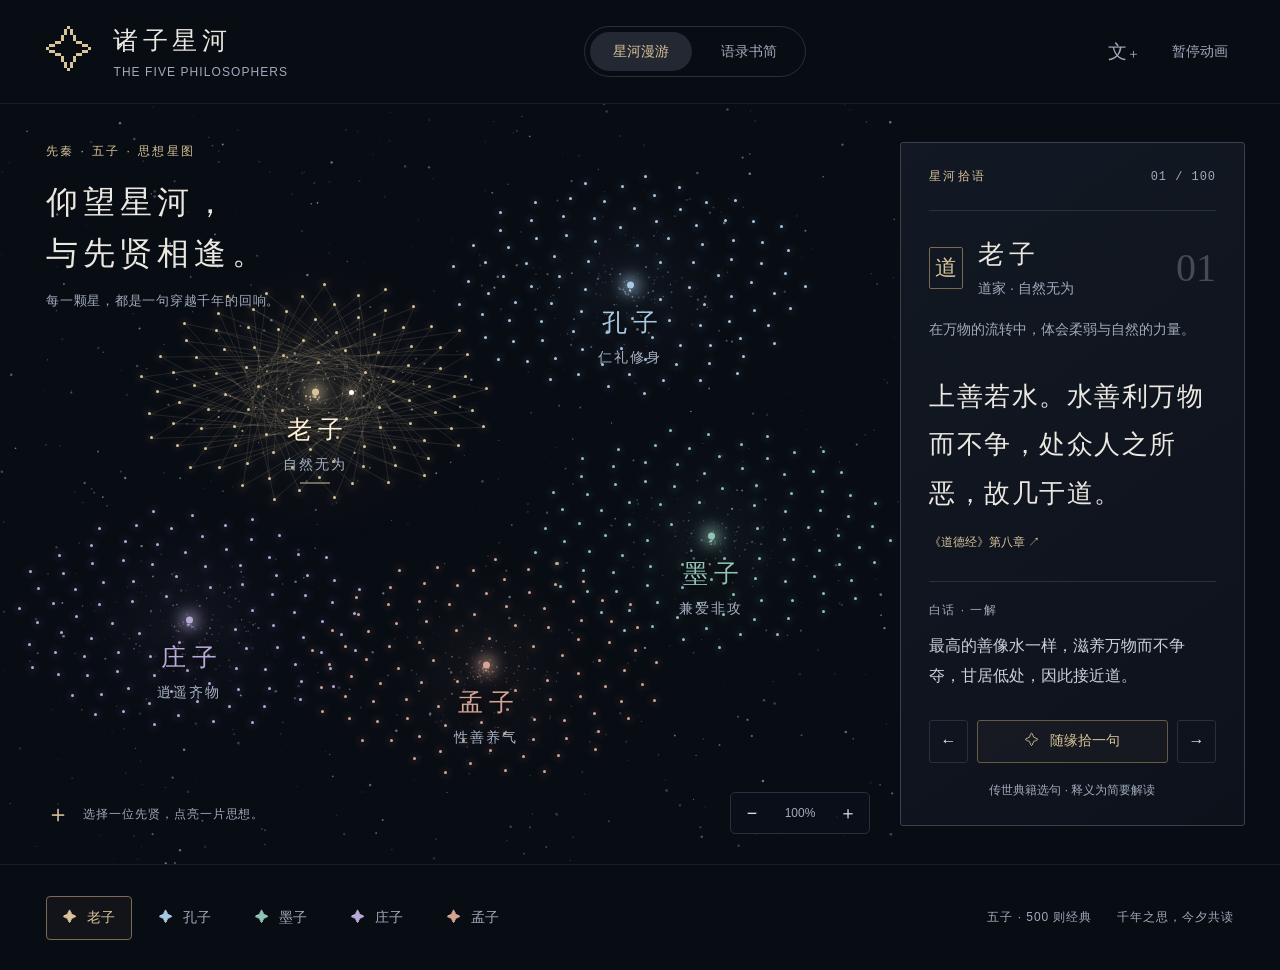
==== commit 05d88876: "Load quote star visual styles" ====
--- a/index.html
+++ b/index.html
@@ -8,6 +8,7 @@
   <meta name="description" content="漫游诸子星河，阅读老子、孔子、墨子、庄子、孟子各100则、共500则经典语录，附原典出处与白话释义。无需注册，自由阅读。">
   <link rel="icon" type="image/svg+xml" href="data:image/svg+xml,%3Csvg xmlns='http://www.w3.org/2000/svg' viewBox='0 0 40 40'%3E%3Crect width='40' height='40' rx='10' fill='%23080c13'/%3E%3Cpath d='M20 5 24 16 35 20 24 24 20 35 16 24 5 20 16 16Z' fill='%23d9c39a'/%3E%3C/svg%3E">
   <link rel="stylesheet" href="./style.css">
+  <link rel="stylesheet" href="./site-overrides.css">
   <script src="./quotes.js" defer></script>
   <script src="./app.js" defer></script>
 </head>
--- a/style.css
+++ b/style.css
@@ -0,0 +1,12 @@
+:root{color-scheme:dark;--bg:#080c13;--panel:#0d121b;--ink:#eae8e1;--muted:#a0abbc;--dim:#697487;--line:#27303c;--gold:#d8c39a;--serif:"Songti SC","STSong","SimSun",serif;--sans:"Microsoft YaHei","PingFang SC",sans-serif;font-size:16px}*{box-sizing:border-box}body{margin:0;background:var(--bg);color:var(--ink);font-family:var(--sans);font-weight:400}button,a{-webkit-tap-highlight-color:transparent}button{font:inherit;color:inherit;cursor:pointer}button{border:1px solid var(--line);background:transparent}button:hover{border-color:var(--gold);color:var(--gold)}button:focus-visible,a:focus-visible,[tabindex]:focus-visible{outline:2px solid #eed3a0;outline-offset:5px}a{color:inherit;text-decoration:none}button:disabled{opacity:.4;cursor:default}button:disabled:hover{border-color:var(--line)}.header{height:104px;border-bottom:1px solid #ffffff12;display:flex;align-items:center;justify-content:space-between;padding:0 46px;gap:25px;position:relative;z-index:5}.brand{display:flex;align-items:center;gap:15px;font:1.55rem var(--serif);letter-spacing:.18em}.brand-mark{font:3rem serif;color:var(--gold);line-height:1}.brand small{display:block;font:.58rem var(--sans);letter-spacing:.21em;color:var(--muted);margin-top:8px}.view-switch{display:flex;gap:6px;border:1px solid var(--line);padding:5px;border-radius:30px}.view-switch button{border:0;border-radius:25px;padding:10px 23px;color:var(--muted);font-size:.9rem}.view-switch .active{background:#232832;color:var(--gold)}.settings{display:flex;align-items:center;gap:20px}.settings button{border:0;color:var(--muted);font-size:.875rem;min-height:44px}.settings #font-size{font-family:var(--serif);font-size:1.2rem}.settings #font-size span{font: .8rem var(--sans)}main{display:grid;grid-template-columns:minmax(0,1fr) 380px;min-height:calc(100svh - 210px);max-width:1800px;margin:auto}.universe{position:relative;min-height:670px;overflow:hidden}#stars{position:absolute;inset:0;width:100%;height:100%;pointer-events:none}.map-intro{position:absolute;left:46px;top:39px;pointer-events:none}.eyebrow{font-size:.75rem;letter-spacing:.2em;color:var(--gold);margin:0}.map-intro h1{font:2rem/1.6 var(--serif);letter-spacing:.16em;margin:17px 0 14px}.map-intro>p:last-child{font-size:.8rem;color:var(--muted);letter-spacing:.06em}.map{position:absolute;inset:0}.star-controls{position:absolute;inset:0}.star-label{position:absolute;transform:translate(-50%,-50%);background:transparent;border:0;padding:10px;min-width:110px;text-align:center;z-index:2}.star-label .star-dot{display:block;width:7px;height:7px;margin:0 auto 17px;border-radius:50%;background:var(--star-color);box-shadow:0 0 15px 4px var(--star-color)}.star-label strong{display:block;font:1.55rem var(--serif);letter-spacing:.25em;padding-left:.25em;text-shadow:0 2px 12px #000;color:var(--star-color)}.star-label small{display:block;color:#a9b3c4;font-size:.75rem;margin-top:10px;letter-spacing:.14em}.star-label[aria-pressed=true] strong{color:#fff3d8}.star-label[aria-pressed=true]:after{content:"";height:1px;width:30px;position:absolute;bottom:0;left:calc(50% - 15px);background:var(--star-color)}.quote-star{position:absolute;width:24px;height:24px;transform:translate(-50%,-50%);border:0;border-radius:50%;background:transparent;z-index:1}.quote-star:after{content:"";position:absolute;width:3px;height:3px;border-radius:50%;background:var(--star-color);inset:10px;box-shadow:0 0 8px var(--star-color)}.quote-star:hover:after,.quote-star[aria-pressed=true]:after{width:5px;height:5px;inset:9px;background:white;box-shadow:0 0 12px 2px var(--star-color)}.map-caption{position:absolute;bottom:34px;left:46px;display:flex;align-items:center;gap:12px;font-size:.75rem;letter-spacing:.08em;color:var(--muted)}.cross{color:var(--gold);font-size:1.5rem}.map-tools{position:absolute;right:30px;bottom:30px;display:flex;align-items:center;background:#0b101acd;border:1px solid var(--line);border-radius:5px}.map-tools button{border:0;font-size:1.1rem;min-width:42px;height:40px}.map-tools #zoom-reset{font-size:.75rem;color:var(--muted);width:54px}.reading{margin:38px 35px 38px 0;padding:25px 28px;border:1px solid #384052;background:linear-gradient(145deg,#141b26e0,#0d121beb);align-self:center;position:relative;border-radius:3px;min-height:548px}.reading-heading{display:flex;justify-content:space-between;align-items:center;padding-bottom:25px;border-bottom:1px solid var(--line)}.counter{font:.75rem monospace;color:var(--muted);letter-spacing:.08em}.author-heading{display:flex;align-items:center;gap:15px;margin:26px 0 18px}.seal{font:1.4rem var(--serif);border:1px solid #7c6950;color:var(--gold);height:42px;width:34px;display:grid;place-items:center;border-radius:2px}.author-heading h2{font:1.6rem var(--serif);letter-spacing:.2em;margin:0 0 8px}.author-heading p{font-size:.75rem;margin:0;color:var(--muted)}.author-number{margin-left:auto;font:2.5rem var(--serif);color:#454a54}.author-description{font-size:.8rem;line-height:1.9;color:var(--muted);margin:0}.reading blockquote{font:1.6rem/1.9 var(--serif);letter-spacing:.06em;margin:30px 0 14px;min-height:92px;overflow-wrap:anywhere}.source{display:block;font-size:.75rem;color:var(--gold);line-height:1.8}.source:hover{text-decoration:underline}.source span[aria-hidden]{margin-left:5px}.meaning{margin:27px 0 28px;border-top:1px solid var(--line);padding-top:20px}.meaning h3{font-size:.75rem;letter-spacing:.12em;font-weight:400;color:var(--muted);margin:0 0 12px}.meaning p{font-size:1rem;line-height:1.9;margin:0;color:#cbd0d9}.reading-controls{display:flex;gap:9px}.reading-controls button{border-radius:3px;height:43px;min-width:39px}.reading-controls #random{flex:1;font-size:.875rem;color:var(--gold);background:#d6b67d0a;border-color:#665a44}.reading-footnote{font-size:.75rem;line-height:1.6;text-align:center;margin:18px 0 0;color:var(--muted)}.footer{max-width:1800px;margin:auto;border-top:1px solid #ffffff12;min-height:106px;display:flex;align-items:center;justify-content:space-between;padding:20px 46px;gap:24px}.philosophers{display:flex;gap:10px;flex-wrap:wrap}.philosophers button{font-size:.875rem;border-radius:4px;border-color:transparent;padding:12px 16px;color:var(--muted);min-height:44px}.philosophers button .tiny-star{color:var(--star-color);margin-right:10px}.philosophers button[aria-pressed=true]{border-color:#7b6b50;color:var(--gold);background:#d8c39a0b}.footer-note{display:flex;gap:25px;font-size:.75rem;letter-spacing:.08em;color:var(--muted)}.library{grid-column:1/-1;padding:55px 8%;width:100%;max-width:1400px;margin:auto}.library-heading h1{font:2.4rem var(--serif);letter-spacing:.16em;margin:18px 0}.library-heading>p:last-child{color:var(--muted);font-size:1rem;line-height:1.8}.library nav{display:flex;flex-wrap:wrap;gap:12px;padding:20px 0 28px}.library nav button{min-height:44px;padding:10px 24px;border-radius:3px}.library nav button[aria-pressed=true]{color:var(--gold);border-color:var(--gold);background:#d8c39a0a}#library-quotes{display:grid;grid-template-columns:1fr 1fr;gap:22px}.quote-card{padding:28px 30px;background:var(--panel);border:1px solid var(--line);border-radius:3px}.quote-card header{display:flex;justify-content:space-between;color:var(--muted);font-size:.75rem}.quote-card blockquote{margin:22px 0;font:1.45rem/1.85 var(--serif);letter-spacing:.05em}.quote-card .meaning{margin-bottom:0}.sr-only{position:absolute;width:1px;height:1px;padding:0;margin:-1px;overflow:hidden;clip:rect(0,0,0,0);white-space:nowrap;border:0}.skip-link{position:fixed;left:18px;top:-100px;padding:14px;background:#eee;color:#111;z-index:100}.skip-link:focus{top:12px}[hidden]{display:none!important}body.large-text{font-size:1.1rem}body.large-text .reading blockquote{font-size:2rem}body.large-text .meaning p{font-size:1.25rem}body.large-text .quote-card blockquote{font-size:1.85rem}.noscript{padding:30px;line-height:2}.view-library .universe,.view-library .reading{display:none}.view-library main{display:block}
+@media(min-width:1500px){main{grid-template-columns:minmax(0,1fr) 425px}.reading{margin-right:46px;padding:30px}.universe{min-height:740px}.map-intro h1{font-size:2.5rem}}
+@media(max-width:1100px){.header{padding:0 25px;gap:18px}.settings{gap:12px}.brand{font-size:1.3rem}.brand small{font-size:.5rem}.view-switch button{padding:10px 16px}main{grid-template-columns:minmax(0,1fr) 345px}.reading{margin-right:24px;padding:24px}.map-intro{left:25px}.map-intro h1{font-size:1.8rem}.map-intro>p:last-child{max-width:15em;line-height:1.8}.map-caption{left:25px;bottom:80px;max-width:16em;line-height:1.8}.footer{padding:20px 25px}.footer-note{flex-direction:column;gap:9px}.philosophers{gap:0}.philosophers button{padding:12px}}
+@media(max-width:800px){.header{height:auto;min-height:100px;padding:20px;flex-wrap:wrap;gap:18px}.brand{flex:1}.settings{order:2}.view-switch{order:3;justify-content:center;width:100%}.view-switch button{flex:1}.settings #motion{font-size:.75rem}main{display:flex;flex-direction:column}.universe{min-height:580px}.map-intro{top:25px;left:24px}.map-intro h1{font-size:1.7rem;line-height:1.55;margin:13px 0}.map-intro>p:last-child{max-width:none;font-size:.75rem}.map-caption{left:24px;bottom:22px;max-width:20em;font-size:.75rem}.map-tools{right:20px;bottom:22px}.map-tools button{min-width:34px}.map-tools #zoom-reset{width:43px}.reading{margin:0 20px 30px;padding:26px;align-self:stretch;min-height:auto}.reading blockquote{min-height:0;margin-top:25px}.reading-footnote{text-align:left}.footer{flex-direction:column;padding:20px;gap:22px}.philosophers{justify-content:center;gap:3px;width:100%}.philosophers button{padding:11px 10px}.philosophers button .tiny-star{margin-right:6px}.footer-note{flex-direction:row;gap:20px;flex-wrap:wrap;justify-content:center}.library{padding:35px 20px}#library-quotes{grid-template-columns:1fr}.library nav{gap:8px}.library nav button{padding:10px 19px}.star-label strong{font-size:1.4rem}.star-label small{font-size:.75rem}.star-label{min-width:88px}}
+@media(max-width:380px){.settings{gap:7px}.brand{font-size:1.2rem;gap:7px}.brand-mark{font-size:2.4rem}.brand small{letter-spacing:.1em}.map-caption{max-width:12em}.philosophers button{padding:10px 6px}.reading{margin-left:14px;margin-right:14px;padding:23px}.universe{min-height:570px}}
+@media(prefers-reduced-motion:reduce){*{scroll-behavior:auto!important}}
+.search-row{display:flex;gap:10px;max-width:700px}.search-row input{width:100%;min-width:0;padding:14px 18px;border:1px solid var(--line);border-radius:3px;background:var(--panel);color:var(--ink);font:1rem var(--sans)}.search-row input::placeholder{color:var(--muted)}.search-row input:focus-visible,select:focus-visible{outline:2px solid var(--gold);outline-offset:3px}.search-row button{min-width:70px;border-radius:3px}.result-count{font-size:.875rem;color:var(--muted);padding:15px 0;scroll-margin-top:25px}.pagination{display:flex;gap:25px;align-items:center;justify-content:center;margin:35px 0}.pagination button{padding:12px 20px;border-radius:3px;min-height:44px}.pagination label{font-size:.875rem;color:var(--muted);white-space:nowrap}.pagination select{font:inherit;background:var(--panel);color:var(--ink);padding:11px 9px;border:1px solid var(--line);border-radius:3px}.empty-state{grid-column:1/-1;min-height:150px;padding:35px 20px;border:1px solid var(--line);color:var(--muted);line-height:1.8}.edition-note{font-size:.875rem;line-height:1.9;color:var(--muted);padding-top:20px;border-top:1px solid var(--line)}.reading{scroll-margin-top:20px}.library nav{row-gap:10px}
+@media(max-width:600px){.pagination{gap:12px}.pagination button{padding:11px 12px;font-size:.875rem}.library nav button{padding:10px 17px}.brand small{display:none}}
+.brand small{font-size:.75rem;letter-spacing:.09em}.star-label small,.author-heading p,.author-description{font-size:.875rem}.noscript{max-width:900px;margin:auto}.noscript article{border-bottom:1px solid var(--line);padding:20px 0}.noscript blockquote{font:1.5rem/1.9 var(--serif);margin:15px 0}.noscript h2{margin-top:40px}.noscript .source{font-size:.875rem}
+@media(max-width:380px){.brand small{font-size:.75rem;letter-spacing:0}.settings{gap:5px}.header{padding:16px}.brand{letter-spacing:.12em}}
+@media(forced-colors:active){.star-label .star-dot,.quote-star:after{background:ButtonText}.star-label strong{color:ButtonText}.reading,.quote-card{border:1px solid CanvasText}}
+
